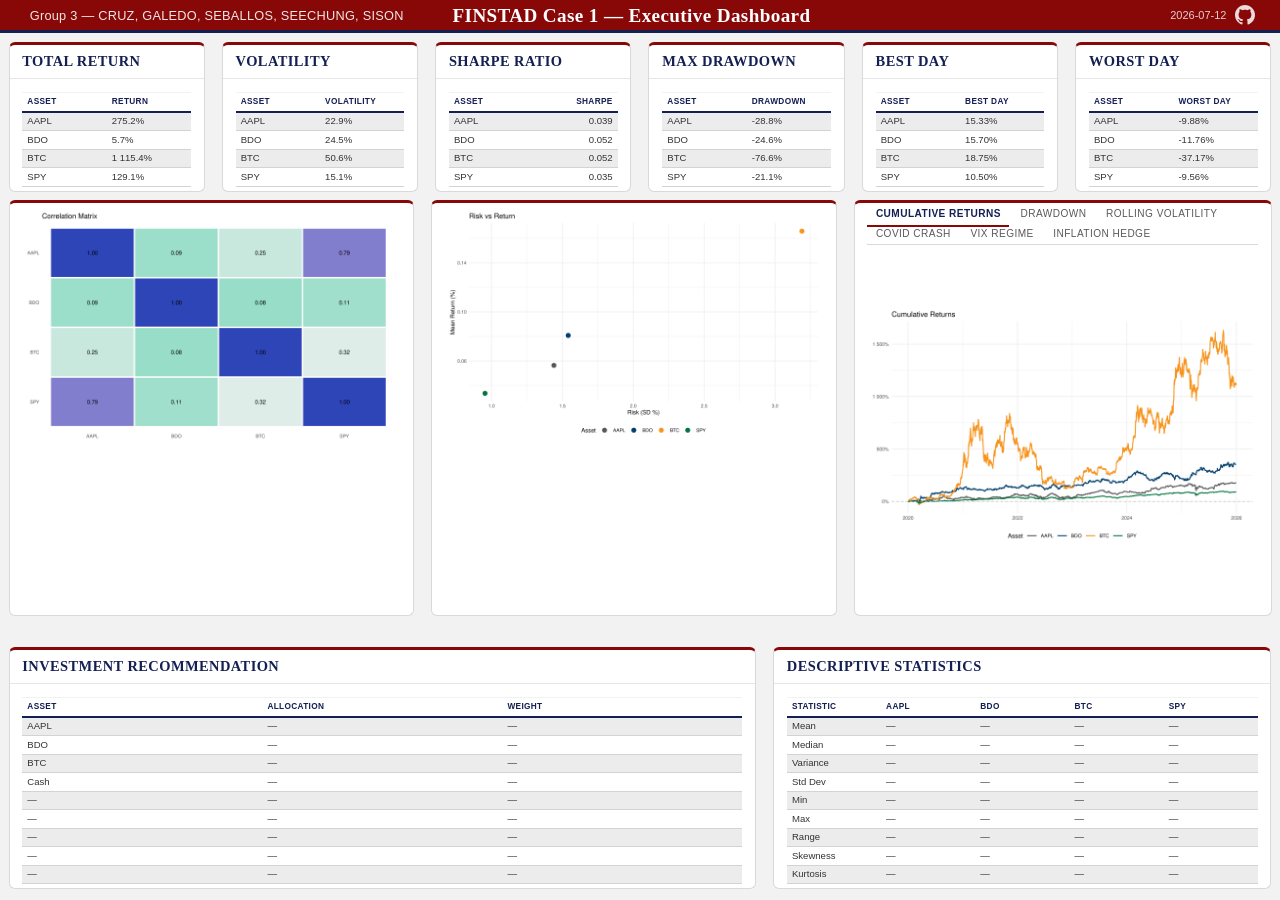
==== dashboard/index.html @ ec0422f2 "fix(dashboard): rename entry to index.html for Netlify compat, ignore .netlify state" ====
<!DOCTYPE html>
<html xmlns="http://www.w3.org/1999/xhtml" lang="en" xml:lang="en"><head>

<meta charset="utf-8">
<meta name="generator" content="quarto-1.9.38">

<meta name="viewport" content="width=device-width, initial-scale=1.0, user-scalable=yes">


<title>FINSTAD Case 1 — Executive Dashboard</title>
<style>
/* Default styles provided by pandoc.
** See https://pandoc.org/MANUAL.html#variables-for-html for config info.
*/
code{white-space: pre-wrap;}
span.smallcaps{font-variant: small-caps;}
div.columns{display: flex; gap: min(4vw, 1.5em);}
div.column{flex: auto; overflow-x: auto;}
div.hanging-indent{margin-left: 1.5em; text-indent: -1.5em;}
ul.task-list{list-style: none;}
ul.task-list li input[type="checkbox"] {
  width: 0.8em;
  margin: 0 0.8em 0.2em -1em; /* quarto-specific, see https://github.com/quarto-dev/quarto-cli/issues/4556 */ 
  vertical-align: middle;
}
</style>


<script src="edashboard_files/libs/clipboard/clipboard.min.js"></script>
<script src="edashboard_files/libs/quarto-html/quarto.js" type="module"></script>
<script src="edashboard_files/libs/quarto-html/tabsets/tabsets.js" type="module"></script>
<script src="edashboard_files/libs/quarto-html/popper.min.js"></script>
<script src="edashboard_files/libs/quarto-html/tippy.umd.min.js"></script>
<script src="edashboard_files/libs/quarto-html/anchor.min.js"></script>
<link href="edashboard_files/libs/quarto-html/tippy.css" rel="stylesheet">
<link href="edashboard_files/libs/quarto-html/quarto-syntax-highlighting-15634bcf2e68342d4ad2dfa704d543f6.css" rel="stylesheet" class="quarto-color-scheme" id="quarto-text-highlighting-styles">
<link href="edashboard_files/libs/quarto-html/quarto-syntax-highlighting-dark-0a6b7249c26820e032cb0bd839ff02b1.css" rel="stylesheet" class="quarto-color-scheme quarto-color-alternate" id="quarto-text-highlighting-styles">
<link href="edashboard_files/libs/quarto-html/quarto-syntax-highlighting-15634bcf2e68342d4ad2dfa704d543f6.css" rel="stylesheet" class="quarto-color-scheme-extra" id="quarto-text-highlighting-styles">
<script src="edashboard_files/libs/bootstrap/bootstrap.min.js"></script>
<link href="edashboard_files/libs/bootstrap/bootstrap-icons.css" rel="stylesheet">
<link href="edashboard_files/libs/bootstrap/bootstrap-6a298fde403041579a69b2204f21ed52.min.css" rel="stylesheet" append-hash="true" class="quarto-color-scheme" id="quarto-bootstrap" data-mode="light">
<link href="edashboard_files/libs/bootstrap/bootstrap-dark-6a298fde403041579a69b2204f21ed52.min.css" rel="stylesheet" append-hash="true" class="quarto-color-scheme quarto-color-alternate" id="quarto-bootstrap" data-mode="light">
<link href="edashboard_files/libs/bootstrap/bootstrap-6a298fde403041579a69b2204f21ed52.min.css" rel="stylesheet" append-hash="true" class="quarto-color-scheme-extra" id="quarto-bootstrap" data-mode="light">
<script src="edashboard_files/libs/quarto-dashboard/quarto-dashboard.js"></script>
<script src="edashboard_files/libs/quarto-dashboard/stickythead.js"></script>



<script src="edashboard_files/libs/quarto-dashboard/web-components.js" type="module"></script>
<script src="edashboard_files/libs/quarto-dashboard/components.js"></script>



<link rel="stylesheet" href="styles.css">
</head>

<body class="quarto-dashboard dashboard-fill fullcontent quarto-light">

<header id="quarto-dashboard-header">
<nav class="navbar navbar-expand-md slim" data-bs-theme="dark">
  <div class="navbar-container container-fluid">
    <button class="navbar-toggler hidden" type="button" data-bs-toggle="collapse" data-bs-target="#dashboard-collapse" aria-controls="dashboard-collapse" aria-expanded="false" aria-label="Toggle navigation">
      <span class="navbar-toggler-icon"></span>
    </button>    


    <div class="navbar-brand-container">


      <div class="navbar-title">
        <div class="navbar-title-text"><a href="#">FINSTAD Case 1 — Executive Dashboard</a></div>
        
        
      </div>
    </div>
</div>
</nav>
</header>
<div class="page-layout-custom quarto-dashboard-content bslib-gap-spacing html-fill-container bslib-page-fill">  

<div class="bslib-grid-item html-fill-item bslib-grid" data-layout="fill" style="display: grid; grid-template-rows: minmax(3em, 10fr) minmax(3em, 60fr) minmax(3em, 30fr); grid-auto-columns: minmax(0, 1fr);">
<div class="bslib-grid" style="display: grid; grid-template-columns: minmax(3em, 1fr) minmax(3em, 1fr) minmax(3em, 1fr) minmax(3em, 1fr) minmax(3em, 1fr) minmax(3em, 1fr);
grid-auto-rows: minmax(0, 1fr);">
<div class="card cell bslib-card html-fill-container" data-title="Total Return" data-bslib-card-init="" data-require-bs-caller="card()" data-full-screen="false">
<div class="card-header"><div class="card-title"><span style="display: inline">
Total Return
</span></div></div>
<div class="card-body html-fill-item html-fill-container">
<div class="cell-output-display html-fill-item html-fill-container">
<table class="table table-sm caption-top table-striped small">
<thead>
<tr class="header">
<th style="text-align: left;" data-quarto-table-cell-role="th">Asset</th>
<th style="text-align: left;" data-quarto-table-cell-role="th">Return</th>
</tr>
</thead>
<tbody>
<tr class="odd">
<td style="text-align: left;">AAPL</td>
<td style="text-align: left;">275.2%</td>
</tr>
<tr class="even">
<td style="text-align: left;">BDO</td>
<td style="text-align: left;">5.7%</td>
</tr>
<tr class="odd">
<td style="text-align: left;">BTC</td>
<td style="text-align: left;">1 115.4%</td>
</tr>
<tr class="even">
<td style="text-align: left;">SPY</td>
<td style="text-align: left;">129.1%</td>
</tr>
</tbody>
</table>
</div>
</div>
<bslib-tooltip placement="auto" bsoptions="[]" data-require-bs-version="5" data-require-bs-caller="tooltip()">
    <template>Expand</template>
    <span class="bslib-full-screen-enter badge rounded-pill">
        <svg xmlns="http://www.w3.org/2000/svg" viewbox="0 0 24 24" style="height:1em;width:1em;" aria-hidden="true" role="img"><path d="M20 5C20 4.4 19.6 4 19 4H13C12.4 4 12 3.6 12 3C12 2.4 12.4 2 13 2H21C21.6 2 22 2.4 22 3V11C22 11.6 21.6 12 21 12C20.4 12 20 11.6 20 11V5ZM4 19C4 19.6 4.4 20 5 20H11C11.6 20 12 20.4 12 21C12 21.6 11.6 22 11 22H3C2.4 22 2 21.6 2 21V13C2 12.4 2.4 12 3 12C3.6 12 4 12.4 4 13V19Z"></path></svg>
    </span>
</bslib-tooltip><script data-bslib-card-init="">bslib.Card.initializeAllCards();</script></div><div class="card cell bslib-card html-fill-container" data-title="Volatility" data-bslib-card-init="" data-require-bs-caller="card()" data-full-screen="false">
<div class="card-header"><div class="card-title"><span style="display: inline">
Volatility
</span></div></div>
<div class="card-body html-fill-item html-fill-container">
<div class="cell-output-display html-fill-item html-fill-container">
<table class="table table-sm caption-top table-striped small">
<thead>
<tr class="header">
<th style="text-align: left;" data-quarto-table-cell-role="th">Asset</th>
<th style="text-align: left;" data-quarto-table-cell-role="th">Volatility</th>
</tr>
</thead>
<tbody>
<tr class="odd">
<td style="text-align: left;">AAPL</td>
<td style="text-align: left;">22.9%</td>
</tr>
<tr class="even">
<td style="text-align: left;">BDO</td>
<td style="text-align: left;">24.5%</td>
</tr>
<tr class="odd">
<td style="text-align: left;">BTC</td>
<td style="text-align: left;">50.6%</td>
</tr>
<tr class="even">
<td style="text-align: left;">SPY</td>
<td style="text-align: left;">15.1%</td>
</tr>
</tbody>
</table>
</div>
</div>
<bslib-tooltip placement="auto" bsoptions="[]" data-require-bs-version="5" data-require-bs-caller="tooltip()">
    <template>Expand</template>
    <span class="bslib-full-screen-enter badge rounded-pill">
        <svg xmlns="http://www.w3.org/2000/svg" viewbox="0 0 24 24" style="height:1em;width:1em;" aria-hidden="true" role="img"><path d="M20 5C20 4.4 19.6 4 19 4H13C12.4 4 12 3.6 12 3C12 2.4 12.4 2 13 2H21C21.6 2 22 2.4 22 3V11C22 11.6 21.6 12 21 12C20.4 12 20 11.6 20 11V5ZM4 19C4 19.6 4.4 20 5 20H11C11.6 20 12 20.4 12 21C12 21.6 11.6 22 11 22H3C2.4 22 2 21.6 2 21V13C2 12.4 2.4 12 3 12C3.6 12 4 12.4 4 13V19Z"></path></svg>
    </span>
</bslib-tooltip><script data-bslib-card-init="">bslib.Card.initializeAllCards();</script></div><div class="card cell bslib-card html-fill-container" data-title="Sharpe Ratio" data-bslib-card-init="" data-require-bs-caller="card()" data-full-screen="false">
<div class="card-header"><div class="card-title"><span style="display: inline">
Sharpe Ratio
</span></div></div>
<div class="card-body html-fill-item html-fill-container">
<div class="cell-output-display html-fill-item html-fill-container">
<table class="table table-sm caption-top table-striped small">
<thead>
<tr class="header">
<th style="text-align: left;" data-quarto-table-cell-role="th">Asset</th>
<th style="text-align: right;" data-quarto-table-cell-role="th">Sharpe</th>
</tr>
</thead>
<tbody>
<tr class="odd">
<td style="text-align: left;">AAPL</td>
<td style="text-align: right;">0.039</td>
</tr>
<tr class="even">
<td style="text-align: left;">BDO</td>
<td style="text-align: right;">0.052</td>
</tr>
<tr class="odd">
<td style="text-align: left;">BTC</td>
<td style="text-align: right;">0.052</td>
</tr>
<tr class="even">
<td style="text-align: left;">SPY</td>
<td style="text-align: right;">0.035</td>
</tr>
</tbody>
</table>
</div>
</div>
<bslib-tooltip placement="auto" bsoptions="[]" data-require-bs-version="5" data-require-bs-caller="tooltip()">
    <template>Expand</template>
    <span class="bslib-full-screen-enter badge rounded-pill">
        <svg xmlns="http://www.w3.org/2000/svg" viewbox="0 0 24 24" style="height:1em;width:1em;" aria-hidden="true" role="img"><path d="M20 5C20 4.4 19.6 4 19 4H13C12.4 4 12 3.6 12 3C12 2.4 12.4 2 13 2H21C21.6 2 22 2.4 22 3V11C22 11.6 21.6 12 21 12C20.4 12 20 11.6 20 11V5ZM4 19C4 19.6 4.4 20 5 20H11C11.6 20 12 20.4 12 21C12 21.6 11.6 22 11 22H3C2.4 22 2 21.6 2 21V13C2 12.4 2.4 12 3 12C3.6 12 4 12.4 4 13V19Z"></path></svg>
    </span>
</bslib-tooltip><script data-bslib-card-init="">bslib.Card.initializeAllCards();</script></div><div class="card cell bslib-card html-fill-container" data-title="Max Drawdown" data-bslib-card-init="" data-require-bs-caller="card()" data-full-screen="false">
<div class="card-header"><div class="card-title"><span style="display: inline">
Max Drawdown
</span></div></div>
<div class="card-body html-fill-item html-fill-container">
<div class="cell-output-display html-fill-item html-fill-container">
<table class="table table-sm caption-top table-striped small">
<thead>
<tr class="header">
<th style="text-align: left;" data-quarto-table-cell-role="th">Asset</th>
<th style="text-align: left;" data-quarto-table-cell-role="th">Drawdown</th>
</tr>
</thead>
<tbody>
<tr class="odd">
<td style="text-align: left;">AAPL</td>
<td style="text-align: left;">-28.8%</td>
</tr>
<tr class="even">
<td style="text-align: left;">BDO</td>
<td style="text-align: left;">-24.6%</td>
</tr>
<tr class="odd">
<td style="text-align: left;">BTC</td>
<td style="text-align: left;">-76.6%</td>
</tr>
<tr class="even">
<td style="text-align: left;">SPY</td>
<td style="text-align: left;">-21.1%</td>
</tr>
</tbody>
</table>
</div>
</div>
<bslib-tooltip placement="auto" bsoptions="[]" data-require-bs-version="5" data-require-bs-caller="tooltip()">
    <template>Expand</template>
    <span class="bslib-full-screen-enter badge rounded-pill">
        <svg xmlns="http://www.w3.org/2000/svg" viewbox="0 0 24 24" style="height:1em;width:1em;" aria-hidden="true" role="img"><path d="M20 5C20 4.4 19.6 4 19 4H13C12.4 4 12 3.6 12 3C12 2.4 12.4 2 13 2H21C21.6 2 22 2.4 22 3V11C22 11.6 21.6 12 21 12C20.4 12 20 11.6 20 11V5ZM4 19C4 19.6 4.4 20 5 20H11C11.6 20 12 20.4 12 21C12 21.6 11.6 22 11 22H3C2.4 22 2 21.6 2 21V13C2 12.4 2.4 12 3 12C3.6 12 4 12.4 4 13V19Z"></path></svg>
    </span>
</bslib-tooltip><script data-bslib-card-init="">bslib.Card.initializeAllCards();</script></div><div class="card cell bslib-card html-fill-container" data-title="Best Day" data-bslib-card-init="" data-require-bs-caller="card()" data-full-screen="false">
<div class="card-header"><div class="card-title"><span style="display: inline">
Best Day
</span></div></div>
<div class="card-body html-fill-item html-fill-container">
<div class="cell-output-display html-fill-item html-fill-container">
<table class="table table-sm caption-top table-striped small">
<thead>
<tr class="header">
<th style="text-align: left;" data-quarto-table-cell-role="th">Asset</th>
<th style="text-align: left;" data-quarto-table-cell-role="th">Best Day</th>
</tr>
</thead>
<tbody>
<tr class="odd">
<td style="text-align: left;">AAPL</td>
<td style="text-align: left;">15.33%</td>
</tr>
<tr class="even">
<td style="text-align: left;">BDO</td>
<td style="text-align: left;">15.70%</td>
</tr>
<tr class="odd">
<td style="text-align: left;">BTC</td>
<td style="text-align: left;">18.75%</td>
</tr>
<tr class="even">
<td style="text-align: left;">SPY</td>
<td style="text-align: left;">10.50%</td>
</tr>
</tbody>
</table>
</div>
</div>
<bslib-tooltip placement="auto" bsoptions="[]" data-require-bs-version="5" data-require-bs-caller="tooltip()">
    <template>Expand</template>
    <span class="bslib-full-screen-enter badge rounded-pill">
        <svg xmlns="http://www.w3.org/2000/svg" viewbox="0 0 24 24" style="height:1em;width:1em;" aria-hidden="true" role="img"><path d="M20 5C20 4.4 19.6 4 19 4H13C12.4 4 12 3.6 12 3C12 2.4 12.4 2 13 2H21C21.6 2 22 2.4 22 3V11C22 11.6 21.6 12 21 12C20.4 12 20 11.6 20 11V5ZM4 19C4 19.6 4.4 20 5 20H11C11.6 20 12 20.4 12 21C12 21.6 11.6 22 11 22H3C2.4 22 2 21.6 2 21V13C2 12.4 2.4 12 3 12C3.6 12 4 12.4 4 13V19Z"></path></svg>
    </span>
</bslib-tooltip><script data-bslib-card-init="">bslib.Card.initializeAllCards();</script></div><div class="card cell bslib-card html-fill-container" data-title="Worst Day" data-bslib-card-init="" data-require-bs-caller="card()" data-full-screen="false">
<div class="card-header"><div class="card-title"><span style="display: inline">
Worst Day
</span></div></div>
<div class="card-body html-fill-item html-fill-container">
<div class="cell-output-display html-fill-item html-fill-container">
<table class="table table-sm caption-top table-striped small">
<thead>
<tr class="header">
<th style="text-align: left;" data-quarto-table-cell-role="th">Asset</th>
<th style="text-align: left;" data-quarto-table-cell-role="th">Worst Day</th>
</tr>
</thead>
<tbody>
<tr class="odd">
<td style="text-align: left;">AAPL</td>
<td style="text-align: left;">-9.88%</td>
</tr>
<tr class="even">
<td style="text-align: left;">BDO</td>
<td style="text-align: left;">-11.76%</td>
</tr>
<tr class="odd">
<td style="text-align: left;">BTC</td>
<td style="text-align: left;">-37.17%</td>
</tr>
<tr class="even">
<td style="text-align: left;">SPY</td>
<td style="text-align: left;">-9.56%</td>
</tr>
</tbody>
</table>
</div>
</div>
<bslib-tooltip placement="auto" bsoptions="[]" data-require-bs-version="5" data-require-bs-caller="tooltip()">
    <template>Expand</template>
    <span class="bslib-full-screen-enter badge rounded-pill">
        <svg xmlns="http://www.w3.org/2000/svg" viewbox="0 0 24 24" style="height:1em;width:1em;" aria-hidden="true" role="img"><path d="M20 5C20 4.4 19.6 4 19 4H13C12.4 4 12 3.6 12 3C12 2.4 12.4 2 13 2H21C21.6 2 22 2.4 22 3V11C22 11.6 21.6 12 21 12C20.4 12 20 11.6 20 11V5ZM4 19C4 19.6 4.4 20 5 20H11C11.6 20 12 20.4 12 21C12 21.6 11.6 22 11 22H3C2.4 22 2 21.6 2 21V13C2 12.4 2.4 12 3 12C3.6 12 4 12.4 4 13V19Z"></path></svg>
    </span>
</bslib-tooltip><script data-bslib-card-init="">bslib.Card.initializeAllCards();</script></div>
</div>
<div class="bslib-grid" style="display: grid; grid-template-columns: minmax(3em, 33fr) minmax(3em, 33fr) minmax(3em, 34fr);
grid-auto-rows: minmax(0, 1fr);">
<div class="bslib-grid" style="display: grid; grid-template-rows: minmax(3em, 1fr); grid-auto-columns: minmax(0, 1fr);">
<div class="card cell bslib-card html-fill-container" data-bslib-card-init="" data-require-bs-caller="card()" data-full-screen="false">
<div class="card-body html-fill-item html-fill-container">
<div class="cell-output-display html-fill-item html-fill-container">
<img src="edashboard_files/figure-html/correlation-heatmap-1.png" class="img-fluid quarto-dashboard-img-contain">
</div>
</div>
<bslib-tooltip placement="auto" bsoptions="[]" data-require-bs-version="5" data-require-bs-caller="tooltip()">
    <template>Expand</template>
    <span class="bslib-full-screen-enter badge rounded-pill">
        <svg xmlns="http://www.w3.org/2000/svg" viewbox="0 0 24 24" style="height:1em;width:1em;" aria-hidden="true" role="img"><path d="M20 5C20 4.4 19.6 4 19 4H13C12.4 4 12 3.6 12 3C12 2.4 12.4 2 13 2H21C21.6 2 22 2.4 22 3V11C22 11.6 21.6 12 21 12C20.4 12 20 11.6 20 11V5ZM4 19C4 19.6 4.4 20 5 20H11C11.6 20 12 20.4 12 21C12 21.6 11.6 22 11 22H3C2.4 22 2 21.6 2 21V13C2 12.4 2.4 12 3 12C3.6 12 4 12.4 4 13V19Z"></path></svg>
    </span>
</bslib-tooltip><script data-bslib-card-init="">bslib.Card.initializeAllCards();</script></div>
</div><div class="bslib-grid" style="display: grid; grid-template-rows: minmax(3em, 1fr); grid-auto-columns: minmax(0, 1fr);">
<div class="card cell bslib-card html-fill-container" data-bslib-card-init="" data-require-bs-caller="card()" data-full-screen="false">
<div class="card-body html-fill-item html-fill-container">
<div class="cell-output-display html-fill-item html-fill-container">
<img src="edashboard_files/figure-html/risk-return-1.png" class="img-fluid quarto-dashboard-img-contain">
</div>
</div>
<bslib-tooltip placement="auto" bsoptions="[]" data-require-bs-version="5" data-require-bs-caller="tooltip()">
    <template>Expand</template>
    <span class="bslib-full-screen-enter badge rounded-pill">
        <svg xmlns="http://www.w3.org/2000/svg" viewbox="0 0 24 24" style="height:1em;width:1em;" aria-hidden="true" role="img"><path d="M20 5C20 4.4 19.6 4 19 4H13C12.4 4 12 3.6 12 3C12 2.4 12.4 2 13 2H21C21.6 2 22 2.4 22 3V11C22 11.6 21.6 12 21 12C20.4 12 20 11.6 20 11V5ZM4 19C4 19.6 4.4 20 5 20H11C11.6 20 12 20.4 12 21C12 21.6 11.6 22 11 22H3C2.4 22 2 21.6 2 21V13C2 12.4 2.4 12 3 12C3.6 12 4 12.4 4 13V19Z"></path></svg>
    </span>
</bslib-tooltip><script data-bslib-card-init="">bslib.Card.initializeAllCards();</script></div>
</div><div class="card tabset bslib-card html-fill-container" data-bslib-card-init="" data-require-bs-caller="card()" data-full-screen="false">
<div class="card-header dashboard-card-no-title bslib-navs-card-title">

<ul class="nav nav-tabs card-header-tabs" role="tablist" data-tabsetid="card-tabset-9"><li class="nav-item" role="presentation"><a href="#card-tabset-9-1" role="tab" data-toggle="tab" data-bs-toggle="tab" data-value="Cumulative Returns" aria-selected="true" class="nav-link active">Cumulative Returns</a></li><li class="nav-item" role="presentation"><a href="#card-tabset-9-2" role="tab" data-toggle="tab" data-bs-toggle="tab" data-value="Drawdown" aria-selected="false" class="nav-link">Drawdown</a></li><li class="nav-item" role="presentation"><a href="#card-tabset-9-3" role="tab" data-toggle="tab" data-bs-toggle="tab" data-value="Rolling Volatility" aria-selected="false" class="nav-link">Rolling Volatility</a></li><li class="nav-item" role="presentation"><a href="#card-tabset-9-4" role="tab" data-toggle="tab" data-bs-toggle="tab" data-value="COVID Crash" aria-selected="false" class="nav-link">COVID Crash</a></li><li class="nav-item" role="presentation"><a href="#card-tabset-9-5" role="tab" data-toggle="tab" data-bs-toggle="tab" data-value="VIX Regime" aria-selected="false" class="nav-link">VIX Regime</a></li><li class="nav-item" role="presentation"><a href="#card-tabset-9-6" role="tab" data-toggle="tab" data-bs-toggle="tab" data-value="Inflation Hedge" aria-selected="false" class="nav-link">Inflation Hedge</a></li></ul></div>






<div class="tab-content html-fill-item html-fill-container" data-tabset-id="card-tabset-9"><div class="tab-pane active show html-fill-item html-fill-container" role="tabpanel" id="card-tabset-9-1"><div class="card-body html-fill-item html-fill-container" data-title="Cumulative Returns">
<div class="cell-output-display html-fill-item html-fill-container">
<img src="edashboard_files/figure-html/cumulative-returns-1.png" class="img-fluid quarto-dashboard-img-contain">
</div>
</div></div><div class="tab-pane html-fill-item html-fill-container" role="tabpanel" id="card-tabset-9-2"><div class="card-body html-fill-item html-fill-container" data-title="Drawdown">
<div class="cell-output-display html-fill-item html-fill-container">
<img src="edashboard_files/figure-html/drawdown-1.png" class="img-fluid quarto-dashboard-img-contain">
</div>
</div></div><div class="tab-pane html-fill-item html-fill-container" role="tabpanel" id="card-tabset-9-3"><div class="card-body html-fill-item html-fill-container" data-title="Rolling Volatility">
<div class="cell-output-display html-fill-item html-fill-container">
<img src="edashboard_files/figure-html/rolling-vol-1.png" class="img-fluid quarto-dashboard-img-contain">
</div>
</div></div><div class="tab-pane html-fill-item html-fill-container" role="tabpanel" id="card-tabset-9-4"><div class="card-body html-fill-item html-fill-container" data-title="COVID Crash">
<div class="cell-output-display html-fill-item html-fill-container">
<img src="edashboard_files/figure-html/covid-crash-1.png" class="img-fluid quarto-dashboard-img-contain">
</div>
</div></div><div class="tab-pane html-fill-item html-fill-container" role="tabpanel" id="card-tabset-9-5"><div class="card-body html-fill-item html-fill-container" data-title="VIX Regime">
<div class="cell-output-display html-fill-item html-fill-container">
<img src="edashboard_files/figure-html/vix-regime-1.png" class="img-fluid quarto-dashboard-img-contain">
</div>
</div></div><div class="tab-pane html-fill-item html-fill-container" role="tabpanel" id="card-tabset-9-6"><div class="card-body html-fill-item html-fill-container" data-title="Inflation Hedge">
<div class="cell-output-display html-fill-item html-fill-container">
<img src="edashboard_files/figure-html/inflation-hedge-1.png" class="img-fluid quarto-dashboard-img-contain">
</div>
</div></div></div><bslib-tooltip placement="auto" bsoptions="[]" data-require-bs-version="5" data-require-bs-caller="tooltip()">
    <template>Expand</template>
    <span class="bslib-full-screen-enter badge rounded-pill">
        <svg xmlns="http://www.w3.org/2000/svg" viewbox="0 0 24 24" style="height:1em;width:1em;" aria-hidden="true" role="img"><path d="M20 5C20 4.4 19.6 4 19 4H13C12.4 4 12 3.6 12 3C12 2.4 12.4 2 13 2H21C21.6 2 22 2.4 22 3V11C22 11.6 21.6 12 21 12C20.4 12 20 11.6 20 11V5ZM4 19C4 19.6 4.4 20 5 20H11C11.6 20 12 20.4 12 21C12 21.6 11.6 22 11 22H3C2.4 22 2 21.6 2 21V13C2 12.4 2.4 12 3 12C3.6 12 4 12.4 4 13V19Z"></path></svg>
    </span>
</bslib-tooltip><script data-bslib-card-init="">bslib.Card.initializeAllCards();</script></div>
</div>
<div class="bslib-grid" style="display: grid; grid-template-columns: minmax(3em, 60fr) minmax(3em, 40fr);
grid-auto-rows: minmax(0, 1fr);">
<div class="bslib-grid" style="display: grid; grid-template-rows: minmax(3em, 1fr); grid-auto-columns: minmax(0, 1fr);">
<div class="card cell bslib-card html-fill-container" data-title="Investment Recommendation" data-bslib-card-init="" data-require-bs-caller="card()" data-full-screen="false">
<div class="card-header"><div class="card-title"><span style="display: inline">
Investment Recommendation
</span></div></div>
<div class="card-body html-fill-item html-fill-container">
<div class="cell-output-display html-fill-item html-fill-container">
<table class="table table-sm caption-top table-striped small">
<thead>
<tr class="header">
<th style="text-align: left;" data-quarto-table-cell-role="th">Asset</th>
<th style="text-align: left;" data-quarto-table-cell-role="th">Allocation</th>
<th style="text-align: left;" data-quarto-table-cell-role="th">Weight</th>
</tr>
</thead>
<tbody>
<tr class="odd">
<td style="text-align: left;">AAPL</td>
<td style="text-align: left;">—</td>
<td style="text-align: left;">—</td>
</tr>
<tr class="even">
<td style="text-align: left;">BDO</td>
<td style="text-align: left;">—</td>
<td style="text-align: left;">—</td>
</tr>
<tr class="odd">
<td style="text-align: left;">BTC</td>
<td style="text-align: left;">—</td>
<td style="text-align: left;">—</td>
</tr>
<tr class="even">
<td style="text-align: left;">Cash</td>
<td style="text-align: left;">—</td>
<td style="text-align: left;">—</td>
</tr>
<tr class="odd">
<td style="text-align: left;">—</td>
<td style="text-align: left;">—</td>
<td style="text-align: left;">—</td>
</tr>
<tr class="even">
<td style="text-align: left;">—</td>
<td style="text-align: left;">—</td>
<td style="text-align: left;">—</td>
</tr>
<tr class="odd">
<td style="text-align: left;">—</td>
<td style="text-align: left;">—</td>
<td style="text-align: left;">—</td>
</tr>
<tr class="even">
<td style="text-align: left;">—</td>
<td style="text-align: left;">—</td>
<td style="text-align: left;">—</td>
</tr>
<tr class="odd">
<td style="text-align: left;">—</td>
<td style="text-align: left;">—</td>
<td style="text-align: left;">—</td>
</tr>
</tbody>
</table>
</div>
</div>
<bslib-tooltip placement="auto" bsoptions="[]" data-require-bs-version="5" data-require-bs-caller="tooltip()">
    <template>Expand</template>
    <span class="bslib-full-screen-enter badge rounded-pill">
        <svg xmlns="http://www.w3.org/2000/svg" viewbox="0 0 24 24" style="height:1em;width:1em;" aria-hidden="true" role="img"><path d="M20 5C20 4.4 19.6 4 19 4H13C12.4 4 12 3.6 12 3C12 2.4 12.4 2 13 2H21C21.6 2 22 2.4 22 3V11C22 11.6 21.6 12 21 12C20.4 12 20 11.6 20 11V5ZM4 19C4 19.6 4.4 20 5 20H11C11.6 20 12 20.4 12 21C12 21.6 11.6 22 11 22H3C2.4 22 2 21.6 2 21V13C2 12.4 2.4 12 3 12C3.6 12 4 12.4 4 13V19Z"></path></svg>
    </span>
</bslib-tooltip><script data-bslib-card-init="">bslib.Card.initializeAllCards();</script></div>
</div><div class="bslib-grid" style="display: grid; grid-template-rows: minmax(3em, 1fr); grid-auto-columns: minmax(0, 1fr);">
<div class="card cell bslib-card html-fill-container" data-title="Descriptive Statistics" data-bslib-card-init="" data-require-bs-caller="card()" data-full-screen="false">
<div class="card-header"><div class="card-title"><span style="display: inline">
Descriptive Statistics
</span></div></div>
<div class="card-body html-fill-item html-fill-container">
<div class="cell-output-display html-fill-item html-fill-container">
<table class="table table-sm caption-top table-striped small">
<thead>
<tr class="header">
<th style="text-align: left;" data-quarto-table-cell-role="th">Statistic</th>
<th style="text-align: left;" data-quarto-table-cell-role="th">AAPL</th>
<th style="text-align: left;" data-quarto-table-cell-role="th">BDO</th>
<th style="text-align: left;" data-quarto-table-cell-role="th">BTC</th>
<th style="text-align: left;" data-quarto-table-cell-role="th">SPY</th>
</tr>
</thead>
<tbody>
<tr class="odd">
<td style="text-align: left;">Mean</td>
<td style="text-align: left;">—</td>
<td style="text-align: left;">—</td>
<td style="text-align: left;">—</td>
<td style="text-align: left;">—</td>
</tr>
<tr class="even">
<td style="text-align: left;">Median</td>
<td style="text-align: left;">—</td>
<td style="text-align: left;">—</td>
<td style="text-align: left;">—</td>
<td style="text-align: left;">—</td>
</tr>
<tr class="odd">
<td style="text-align: left;">Variance</td>
<td style="text-align: left;">—</td>
<td style="text-align: left;">—</td>
<td style="text-align: left;">—</td>
<td style="text-align: left;">—</td>
</tr>
<tr class="even">
<td style="text-align: left;">Std Dev</td>
<td style="text-align: left;">—</td>
<td style="text-align: left;">—</td>
<td style="text-align: left;">—</td>
<td style="text-align: left;">—</td>
</tr>
<tr class="odd">
<td style="text-align: left;">Min</td>
<td style="text-align: left;">—</td>
<td style="text-align: left;">—</td>
<td style="text-align: left;">—</td>
<td style="text-align: left;">—</td>
</tr>
<tr class="even">
<td style="text-align: left;">Max</td>
<td style="text-align: left;">—</td>
<td style="text-align: left;">—</td>
<td style="text-align: left;">—</td>
<td style="text-align: left;">—</td>
</tr>
<tr class="odd">
<td style="text-align: left;">Range</td>
<td style="text-align: left;">—</td>
<td style="text-align: left;">—</td>
<td style="text-align: left;">—</td>
<td style="text-align: left;">—</td>
</tr>
<tr class="even">
<td style="text-align: left;">Skewness</td>
<td style="text-align: left;">—</td>
<td style="text-align: left;">—</td>
<td style="text-align: left;">—</td>
<td style="text-align: left;">—</td>
</tr>
<tr class="odd">
<td style="text-align: left;">Kurtosis</td>
<td style="text-align: left;">—</td>
<td style="text-align: left;">—</td>
<td style="text-align: left;">—</td>
<td style="text-align: left;">—</td>
</tr>
</tbody>
</table>
</div>
</div>
<bslib-tooltip placement="auto" bsoptions="[]" data-require-bs-version="5" data-require-bs-caller="tooltip()">
    <template>Expand</template>
    <span class="bslib-full-screen-enter badge rounded-pill">
        <svg xmlns="http://www.w3.org/2000/svg" viewbox="0 0 24 24" style="height:1em;width:1em;" aria-hidden="true" role="img"><path d="M20 5C20 4.4 19.6 4 19 4H13C12.4 4 12 3.6 12 3C12 2.4 12.4 2 13 2H21C21.6 2 22 2.4 22 3V11C22 11.6 21.6 12 21 12C20.4 12 20 11.6 20 11V5ZM4 19C4 19.6 4.4 20 5 20H11C11.6 20 12 20.4 12 21C12 21.6 11.6 22 11 22H3C2.4 22 2 21.6 2 21V13C2 12.4 2.4 12 3 12C3.6 12 4 12.4 4 13V19Z"></path></svg>
    </span>
</bslib-tooltip><script data-bslib-card-init="">bslib.Card.initializeAllCards();</script></div>
<div id="3ade8a4a-fb1d-4a6c-8409-ac45482d5fc9" class="hidden">

</div>
</div>
</div>
</div>


<script id="quarto-html-after-body" type="application/javascript">
  window.document.addEventListener("DOMContentLoaded", function (event) {
    const icon = "";
    const anchorJS = new window.AnchorJS();
    anchorJS.options = {
      placement: 'right',
      icon: icon
    };
    anchorJS.add('.anchored');
    const isCodeAnnotation = (el) => {
      for (const clz of el.classList) {
        if (clz.startsWith('code-annotation-')) {                     
          return true;
        }
      }
      return false;
    }
    const onCopySuccess = function(e) {
      // button target
      const button = e.trigger;
      // don't keep focus
      button.blur();
      // flash "checked"
      button.classList.add('code-copy-button-checked');
      var currentTitle = button.getAttribute("title");
      button.setAttribute("title", "Copied!");
      let tooltip;
      if (window.bootstrap) {
        button.setAttribute("data-bs-toggle", "tooltip");
        button.setAttribute("data-bs-placement", "left");
        button.setAttribute("data-bs-title", "Copied!");
        tooltip = new bootstrap.Tooltip(button, 
          { trigger: "manual", 
            customClass: "code-copy-button-tooltip",
            offset: [0, -8]});
        tooltip.show();    
      }
      setTimeout(function() {
        if (tooltip) {
          tooltip.hide();
          button.removeAttribute("data-bs-title");
          button.removeAttribute("data-bs-toggle");
          button.removeAttribute("data-bs-placement");
        }
        button.setAttribute("title", currentTitle);
        button.classList.remove('code-copy-button-checked');
      }, 1000);
      // clear code selection
      e.clearSelection();
    }
    const getTextToCopy = function(trigger) {
      const outerScaffold = trigger.parentElement.cloneNode(true);
      const codeEl = outerScaffold.querySelector('code');
      for (const childEl of codeEl.children) {
        if (isCodeAnnotation(childEl)) {
          childEl.remove();
        }
      }
      return codeEl.innerText;
    }
    const clipboard = new window.ClipboardJS('.code-copy-button:not([data-in-quarto-modal])', {
      text: getTextToCopy
    });
    clipboard.on('success', onCopySuccess);
    if (window.document.getElementById('quarto-embedded-source-code-modal')) {
      const clipboardModal = new window.ClipboardJS('.code-copy-button[data-in-quarto-modal]', {
        text: getTextToCopy,
        container: window.document.getElementById('quarto-embedded-source-code-modal')
      });
      clipboardModal.on('success', onCopySuccess);
    }
      var localhostRegex = new RegExp(/^(?:http|https):\/\/localhost\:?[0-9]*\//);
      var mailtoRegex = new RegExp(/^mailto:/);
        var filterRegex = new RegExp('/' + window.location.host + '/');
      var isInternal = (href) => {
          return filterRegex.test(href) || localhostRegex.test(href) || mailtoRegex.test(href);
      }
      // Inspect non-navigation links and adorn them if external
     var links = window.document.querySelectorAll('a[href]:not(.nav-link):not(.navbar-brand):not(.toc-action):not(.sidebar-link):not(.sidebar-item-toggle):not(.pagination-link):not(.no-external):not([aria-hidden]):not(.dropdown-item):not(.quarto-navigation-tool):not(.about-link)');
      for (var i=0; i<links.length; i++) {
        const link = links[i];
        if (!isInternal(link.href)) {
          // undo the damage that might have been done by quarto-nav.js in the case of
          // links that we want to consider external
          if (link.dataset.originalHref !== undefined) {
            link.href = link.dataset.originalHref;
          }
        }
      }
    function tippyHover(el, contentFn, onTriggerFn, onUntriggerFn) {
      const config = {
        allowHTML: true,
        maxWidth: 500,
        delay: 100,
        arrow: false,
        appendTo: function(el) {
            return el.parentElement;
        },
        interactive: true,
        interactiveBorder: 10,
        theme: 'quarto',
        placement: 'bottom-start',
      };
      if (contentFn) {
        config.content = contentFn;
      }
      if (onTriggerFn) {
        config.onTrigger = onTriggerFn;
      }
      if (onUntriggerFn) {
        config.onUntrigger = onUntriggerFn;
      }
      window.tippy(el, config); 
    }
    const noterefs = window.document.querySelectorAll('a[role="doc-noteref"]');
    for (var i=0; i<noterefs.length; i++) {
      const ref = noterefs[i];
      tippyHover(ref, function() {
        // use id or data attribute instead here
        let href = ref.getAttribute('data-footnote-href') || ref.getAttribute('href');
        try { href = new URL(href).hash; } catch {}
        const id = href.replace(/^#\/?/, "");
        const note = window.document.getElementById(id);
        if (note) {
          return note.innerHTML;
        } else {
          return "";
        }
      });
    }
    const xrefs = window.document.querySelectorAll('a.quarto-xref');
    const processXRef = (id, note) => {
      // Strip column container classes
      const stripColumnClz = (el) => {
        el.classList.remove("page-full", "page-columns");
        if (el.children) {
          for (const child of el.children) {
            stripColumnClz(child);
          }
        }
      }
      stripColumnClz(note)
      if (id === null || id.startsWith('sec-')) {
        // Special case sections, only their first couple elements
        const container = document.createElement("div");
        if (note.children && note.children.length > 2) {
          container.appendChild(note.children[0].cloneNode(true));
          for (let i = 1; i < note.children.length; i++) {
            const child = note.children[i];
            if (child.tagName === "P" && child.innerText === "") {
              continue;
            } else {
              container.appendChild(child.cloneNode(true));
              break;
            }
          }
          if (window.Quarto?.typesetMath) {
            window.Quarto.typesetMath(container);
          }
          return container.innerHTML
        } else {
          if (window.Quarto?.typesetMath) {
            window.Quarto.typesetMath(note);
          }
          return note.innerHTML;
        }
      } else {
        // Remove any anchor links if they are present
        const anchorLink = note.querySelector('a.anchorjs-link');
        if (anchorLink) {
          anchorLink.remove();
        }
        if (window.Quarto?.typesetMath) {
          window.Quarto.typesetMath(note);
        }
        if (note.classList.contains("callout")) {
          return note.outerHTML;
        } else {
          return note.innerHTML;
        }
      }
    }
    for (var i=0; i<xrefs.length; i++) {
      const xref = xrefs[i];
      tippyHover(xref, undefined, function(instance) {
        instance.disable();
        let url = xref.getAttribute('href');
        let hash = undefined; 
        if (url.startsWith('#')) {
          hash = url;
        } else {
          try { hash = new URL(url).hash; } catch {}
        }
        if (hash) {
          const id = hash.replace(/^#\/?/, "");
          const note = window.document.getElementById(id);
          if (note !== null) {
            try {
              const html = processXRef(id, note.cloneNode(true));
              instance.setContent(html);
            } finally {
              instance.enable();
              instance.show();
            }
          } else {
            // See if we can fetch this
            fetch(url.split('#')[0])
            .then(res => res.text())
            .then(html => {
              const parser = new DOMParser();
              const htmlDoc = parser.parseFromString(html, "text/html");
              const note = htmlDoc.getElementById(id);
              if (note !== null) {
                const html = processXRef(id, note);
                instance.setContent(html);
              } 
            }).finally(() => {
              instance.enable();
              instance.show();
            });
          }
        } else {
          // See if we can fetch a full url (with no hash to target)
          // This is a special case and we should probably do some content thinning / targeting
          fetch(url)
          .then(res => res.text())
          .then(html => {
            const parser = new DOMParser();
            const htmlDoc = parser.parseFromString(html, "text/html");
            const note = htmlDoc.querySelector('main.content');
            if (note !== null) {
              // This should only happen for chapter cross references
              // (since there is no id in the URL)
              // remove the first header
              if (note.children.length > 0 && note.children[0].tagName === "HEADER") {
                note.children[0].remove();
              }
              const html = processXRef(null, note);
              instance.setContent(html);
            } 
          }).finally(() => {
            instance.enable();
            instance.show();
          });
        }
      }, function(instance) {
      });
    }
        let selectedAnnoteEl;
        const selectorForAnnotation = ( cell, annotation) => {
          let cellAttr = 'data-code-cell="' + cell + '"';
          let lineAttr = 'data-code-annotation="' +  annotation + '"';
          const selector = 'span[' + cellAttr + '][' + lineAttr + ']';
          return selector;
        }
        const selectCodeLines = (annoteEl) => {
          const doc = window.document;
          const targetCell = annoteEl.getAttribute("data-target-cell");
          const targetAnnotation = annoteEl.getAttribute("data-target-annotation");
          const annoteSpan = window.document.querySelector(selectorForAnnotation(targetCell, targetAnnotation));
          const lines = annoteSpan.getAttribute("data-code-lines").split(",");
          const lineIds = lines.map((line) => {
            return targetCell + "-" + line;
          })
          let top = null;
          let height = null;
          let parent = null;
          if (lineIds.length > 0) {
              //compute the position of the single el (top and bottom and make a div)
              const el = window.document.getElementById(lineIds[0]);
              top = el.offsetTop;
              height = el.offsetHeight;
              parent = el.parentElement.parentElement;
            if (lineIds.length > 1) {
              const lastEl = window.document.getElementById(lineIds[lineIds.length - 1]);
              const bottom = lastEl.offsetTop + lastEl.offsetHeight;
              height = bottom - top;
            }
            if (top !== null && height !== null && parent !== null) {
              // cook up a div (if necessary) and position it 
              let div = window.document.getElementById("code-annotation-line-highlight");
              if (div === null) {
                div = window.document.createElement("div");
                div.setAttribute("id", "code-annotation-line-highlight");
                div.style.position = 'absolute';
                parent.appendChild(div);
              }
              div.style.top = top - 2 + "px";
              div.style.height = height + 4 + "px";
              div.style.left = 0;
              let gutterDiv = window.document.getElementById("code-annotation-line-highlight-gutter");
              if (gutterDiv === null) {
                gutterDiv = window.document.createElement("div");
                gutterDiv.setAttribute("id", "code-annotation-line-highlight-gutter");
                gutterDiv.style.position = 'absolute';
                const codeCell = window.document.getElementById(targetCell);
                const gutter = codeCell.querySelector('.code-annotation-gutter');
                gutter.appendChild(gutterDiv);
              }
              gutterDiv.style.top = top - 2 + "px";
              gutterDiv.style.height = height + 4 + "px";
            }
            selectedAnnoteEl = annoteEl;
          }
        };
        const unselectCodeLines = () => {
          const elementsIds = ["code-annotation-line-highlight", "code-annotation-line-highlight-gutter"];
          elementsIds.forEach((elId) => {
            const div = window.document.getElementById(elId);
            if (div) {
              div.remove();
            }
          });
          selectedAnnoteEl = undefined;
        };
          // Handle positioning of the toggle
      window.addEventListener(
        "resize",
        throttle(() => {
          elRect = undefined;
          if (selectedAnnoteEl) {
            selectCodeLines(selectedAnnoteEl);
          }
        }, 10)
      );
      function throttle(fn, ms) {
      let throttle = false;
      let timer;
        return (...args) => {
          if(!throttle) { // first call gets through
              fn.apply(this, args);
              throttle = true;
          } else { // all the others get throttled
              if(timer) clearTimeout(timer); // cancel #2
              timer = setTimeout(() => {
                fn.apply(this, args);
                timer = throttle = false;
              }, ms);
          }
        };
      }
        // Attach click handler to the DT
        const annoteDls = window.document.querySelectorAll('dt[data-target-cell]');
        for (const annoteDlNode of annoteDls) {
          annoteDlNode.addEventListener('click', (event) => {
            const clickedEl = event.target;
            if (clickedEl !== selectedAnnoteEl) {
              unselectCodeLines();
              const activeEl = window.document.querySelector('dt[data-target-cell].code-annotation-active');
              if (activeEl) {
                activeEl.classList.remove('code-annotation-active');
              }
              selectCodeLines(clickedEl);
              clickedEl.classList.add('code-annotation-active');
            } else {
              // Unselect the line
              unselectCodeLines();
              clickedEl.classList.remove('code-annotation-active');
            }
          });
        }
    const findCites = (el) => {
      const parentEl = el.parentElement;
      if (parentEl) {
        const cites = parentEl.dataset.cites;
        if (cites) {
          return {
            el,
            cites: cites.split(' ')
          };
        } else {
          return findCites(el.parentElement)
        }
      } else {
        return undefined;
      }
    };
    var bibliorefs = window.document.querySelectorAll('a[role="doc-biblioref"]');
    for (var i=0; i<bibliorefs.length; i++) {
      const ref = bibliorefs[i];
      const citeInfo = findCites(ref);
      if (citeInfo) {
        tippyHover(citeInfo.el, function() {
          var popup = window.document.createElement('div');
          citeInfo.cites.forEach(function(cite) {
            var citeDiv = window.document.createElement('div');
            citeDiv.classList.add('hanging-indent');
            citeDiv.classList.add('csl-entry');
            var biblioDiv = window.document.getElementById('ref-' + cite);
            if (biblioDiv) {
              citeDiv.innerHTML = biblioDiv.innerHTML;
            }
            popup.appendChild(citeDiv);
          });
          return popup.innerHTML;
        });
      }
    }
  });
  </script>
</div> <!-- /container fluid -->
<script>
(function() {
  var nav = document.querySelector('.navbar-container');
  if (!nav) return;
  var left = document.createElement('div');
  left.className = 'navbar-left-group';
  left.textContent = 'Group 3 — CRUZ, GALEDO, SEBALLOS, SEECHUNG, SISON';
  nav.insertBefore(left, nav.children[1]);
  var right = document.createElement('div');
  right.style.cssText = 'margin-left:auto;display:flex;align-items:center;gap:8px;';
  var ds = document.createElement('span');
  ds.style.cssText = 'font-size:11px;color:#fff;opacity:.8;font-family:sans-serif;';
  ds.textContent = '2026-07-12';
  right.appendChild(ds);
  var a = document.createElement('a');
  a.href = 'https://github.com/sakudiff/FINSTAD-Case-1.git';
  a.target = '_blank';
  a.rel = 'noopener';
  a.style.cssText = 'display:flex;color:#fff;opacity:.85;';
  a.innerHTML = '<svg width="20" height="20" viewBox="0 0 24 24" fill="currentColor"><path d="M12 0C5.37 0 0 5.37 0 12c0 5.3 3.44 9.8 8.2 11.39.6.11.8-.26.8-.58v-2.23c-3.33.73-4.03-1.42-4.03-1.42-.55-1.38-1.36-1.75-1.36-1.75-1.1-.74.09-.73.09-.73 1.2.09 1.84 1.24 1.84 1.24 1.07 1.83 2.8 1.3 3.49 1 .11-.78.42-1.3.76-1.6-2.66-.3-5.47-1.33-5.47-5.93 0-1.31.47-2.38 1.24-3.22-.13-.3-.54-1.52.12-3.18 0 0 1-.32 3.3 1.23.96-.27 1.98-.4 3-.4s2.05.13 3 .4c2.3-1.55 3.3-1.23 3.3-1.23.66 1.66.25 2.88.12 3.18.77.84 1.23 1.91 1.23 3.22 0 4.6-2.8 5.63-5.48 5.92.43.37.82 1.1.82 2.22v3.3c0 .32.19.7.8.57C20.57 21.8 24 17.3 24 12 24 5.37 18.63 0 12 0z"/></svg>';
  right.appendChild(a);
  nav.appendChild(right);
})();
</script>

<script type="application/javascript">
window.document.addEventListener("DOMContentLoaded", function (_event) {
  if (window.bslib.Card) {
    window.bslib.Card.initializeAllCards();
  }
}); 
</script>
  



</body></html>
---- dashboard/edashboard_files/libs/quarto-html/tippy.css ----
.tippy-box[data-animation=fade][data-state=hidden]{opacity:0}[data-tippy-root]{max-width:calc(100vw - 10px)}.tippy-box{position:relative;background-color:#333;color:#fff;border-radius:4px;font-size:14px;line-height:1.4;white-space:normal;outline:0;transition-property:transform,visibility,opacity}.tippy-box[data-placement^=top]>.tippy-arrow{bottom:0}.tippy-box[data-placement^=top]>.tippy-arrow:before{bottom:-7px;left:0;border-width:8px 8px 0;border-top-color:initial;transform-origin:center top}.tippy-box[data-placement^=bottom]>.tippy-arrow{top:0}.tippy-box[data-placement^=bottom]>.tippy-arrow:before{top:-7px;left:0;border-width:0 8px 8px;border-bottom-color:initial;transform-origin:center bottom}.tippy-box[data-placement^=left]>.tippy-arrow{right:0}.tippy-box[data-placement^=left]>.tippy-arrow:before{border-width:8px 0 8px 8px;border-left-color:initial;right:-7px;transform-origin:center left}.tippy-box[data-placement^=right]>.tippy-arrow{left:0}.tippy-box[data-placement^=right]>.tippy-arrow:before{left:-7px;border-width:8px 8px 8px 0;border-right-color:initial;transform-origin:center right}.tippy-box[data-inertia][data-state=visible]{transition-timing-function:cubic-bezier(.54,1.5,.38,1.11)}.tippy-arrow{width:16px;height:16px;color:#333}.tippy-arrow:before{content:"";position:absolute;border-color:transparent;border-style:solid}.tippy-content{position:relative;padding:5px 9px;z-index:1}
---- dashboard/edashboard_files/libs/quarto-html/quarto-syntax-highlighting-15634bcf2e68342d4ad2dfa704d543f6.css ----
/* quarto syntax highlight colors */
:root {
  --quarto-hl-ot-color: #003B4F;
  --quarto-hl-at-color: #657422;
  --quarto-hl-ss-color: #20794D;
  --quarto-hl-an-color: #5E5E5E;
  --quarto-hl-fu-color: #4758AB;
  --quarto-hl-st-color: #20794D;
  --quarto-hl-cf-color: #003B4F;
  --quarto-hl-op-color: #5E5E5E;
  --quarto-hl-er-color: #AD0000;
  --quarto-hl-bn-color: #AD0000;
  --quarto-hl-al-color: #AD0000;
  --quarto-hl-va-color: #111111;
  --quarto-hl-bu-color: inherit;
  --quarto-hl-ex-color: inherit;
  --quarto-hl-pp-color: #AD0000;
  --quarto-hl-in-color: #5E5E5E;
  --quarto-hl-vs-color: #20794D;
  --quarto-hl-wa-color: #5E5E5E;
  --quarto-hl-do-color: #5E5E5E;
  --quarto-hl-im-color: #00769E;
  --quarto-hl-ch-color: #20794D;
  --quarto-hl-dt-color: #AD0000;
  --quarto-hl-fl-color: #AD0000;
  --quarto-hl-co-color: #5E5E5E;
  --quarto-hl-cv-color: #5E5E5E;
  --quarto-hl-cn-color: #8f5902;
  --quarto-hl-sc-color: #5E5E5E;
  --quarto-hl-dv-color: #AD0000;
  --quarto-hl-kw-color: #003B4F;
}

/* other quarto variables */
:root {
  --quarto-font-monospace: SFMono-Regular, Menlo, Monaco, Consolas, "Liberation Mono", "Courier New", monospace;
}

/* syntax highlight based on Pandoc's rules */
pre > code.sourceCode > span {
  color: #003B4F;
}

code.sourceCode > span {
  color: #003B4F;
}

div.sourceCode,
div.sourceCode pre.sourceCode {
  color: #003B4F;
}

/* Normal */
code span {
  color: #003B4F;
}

/* Alert */
code span.al {
  color: #AD0000;
  font-style: inherit;
}

/* Annotation */
code span.an {
  color: #5E5E5E;
  font-style: inherit;
}

/* Attribute */
code span.at {
  color: #657422;
  font-style: inherit;
}

/* BaseN */
code span.bn {
  color: #AD0000;
  font-style: inherit;
}

/* BuiltIn */
code span.bu {
  font-style: inherit;
}

/* ControlFlow */
code span.cf {
  color: #003B4F;
  font-weight: bold;
  font-style: inherit;
}

/* Char */
code span.ch {
  color: #20794D;
  font-style: inherit;
}

/* Constant */
code span.cn {
  color: #8f5902;
  font-style: inherit;
}

/* Comment */
code span.co {
  color: #5E5E5E;
  font-style: inherit;
}

/* CommentVar */
code span.cv {
  color: #5E5E5E;
  font-style: italic;
}

/* Documentation */
code span.do {
  color: #5E5E5E;
  font-style: italic;
}

/* DataType */
code span.dt {
  color: #AD0000;
  font-style: inherit;
}

/* DecVal */
code span.dv {
  color: #AD0000;
  font-style: inherit;
}

/* Error */
code span.er {
  color: #AD0000;
  font-style: inherit;
}

/* Extension */
code span.ex {
  font-style: inherit;
}

/* Float */
code span.fl {
  color: #AD0000;
  font-style: inherit;
}

/* Function */
code span.fu {
  color: #4758AB;
  font-style: inherit;
}

/* Import */
code span.im {
  color: #00769E;
  font-style: inherit;
}

/* Information */
code span.in {
  color: #5E5E5E;
  font-style: inherit;
}

/* Keyword */
code span.kw {
  color: #003B4F;
  font-weight: bold;
  font-style: inherit;
}

/* Operator */
code span.op {
  color: #5E5E5E;
  font-style: inherit;
}

/* Other */
code span.ot {
  color: #003B4F;
  font-style: inherit;
}

/* Preprocessor */
code span.pp {
  color: #AD0000;
  font-style: inherit;
}

/* SpecialChar */
code span.sc {
  color: #5E5E5E;
  font-style: inherit;
}

/* SpecialString */
code span.ss {
  color: #20794D;
  font-style: inherit;
}

/* String */
code span.st {
  color: #20794D;
  font-style: inherit;
}

/* Variable */
code span.va {
  color: #111111;
  font-style: inherit;
}

/* VerbatimString */
code span.vs {
  color: #20794D;
  font-style: inherit;
}

/* Warning */
code span.wa {
  color: #5E5E5E;
  font-style: italic;
}

.prevent-inlining {
  content: "</";
}

/*# sourceMappingURL=f23921c56f73e400b49028c9186a1aa0.css.map */
---- dashboard/edashboard_files/libs/quarto-html/quarto-syntax-highlighting-dark-0a6b7249c26820e032cb0bd839ff02b1.css ----
/* quarto syntax highlight colors */
:root {
  --quarto-hl-al-color: #f07178;
  --quarto-hl-an-color: #d4d0ab;
  --quarto-hl-at-color: #00e0e0;
  --quarto-hl-bn-color: #d4d0ab;
  --quarto-hl-bu-color: #abe338;
  --quarto-hl-ch-color: #abe338;
  --quarto-hl-co-color: #f8f8f2;
  --quarto-hl-cv-color: #ffd700;
  --quarto-hl-cn-color: #ffd700;
  --quarto-hl-cf-color: #ffa07a;
  --quarto-hl-dt-color: #ffa07a;
  --quarto-hl-dv-color: #d4d0ab;
  --quarto-hl-do-color: #f8f8f2;
  --quarto-hl-er-color: #f07178;
  --quarto-hl-ex-color: #00e0e0;
  --quarto-hl-fl-color: #d4d0ab;
  --quarto-hl-fu-color: #ffa07a;
  --quarto-hl-im-color: #abe338;
  --quarto-hl-in-color: #d4d0ab;
  --quarto-hl-kw-color: #ffa07a;
  --quarto-hl-op-color: #ffa07a;
  --quarto-hl-ot-color: #00e0e0;
  --quarto-hl-pp-color: #dcc6e0;
  --quarto-hl-re-color: #00e0e0;
  --quarto-hl-sc-color: #abe338;
  --quarto-hl-ss-color: #abe338;
  --quarto-hl-st-color: #abe338;
  --quarto-hl-va-color: #00e0e0;
  --quarto-hl-vs-color: #abe338;
  --quarto-hl-wa-color: #dcc6e0;
}

/* other quarto variables */
:root {
  --quarto-font-monospace: SFMono-Regular, Menlo, Monaco, Consolas, "Liberation Mono", "Courier New", monospace;
}

/* syntax highlight based on Pandoc's rules */
pre > code.sourceCode > span {
  color: #f8f8f2;
}

code.sourceCode > span {
  color: #f8f8f2;
}

div.sourceCode,
div.sourceCode pre.sourceCode {
  color: #f8f8f2;
}

/* Normal */
code span {
  color: #f8f8f2;
}

/* Alert */
code span.al {
  color: #f07178;
}

/* Annotation */
code span.an {
  color: #d4d0ab;
}

/* Attribute */
code span.at {
  color: #00e0e0;
}

/* BaseN */
code span.bn {
  color: #d4d0ab;
}

/* BuiltIn */
code span.bu {
  color: #abe338;
}

/* ControlFlow */
code span.cf {
  font-weight: bold;
  color: #ffa07a;
}

/* Char */
code span.ch {
  color: #abe338;
}

/* Constant */
code span.cn {
  color: #ffd700;
}

/* Comment */
code span.co {
  font-style: italic;
  color: #f8f8f2;
}

/* CommentVar */
code span.cv {
  color: #ffd700;
}

/* Documentation */
code span.do {
  color: #f8f8f2;
}

/* DataType */
code span.dt {
  color: #ffa07a;
}

/* DecVal */
code span.dv {
  color: #d4d0ab;
}

/* Error */
code span.er {
  color: #f07178;
  text-decoration: underline;
}

/* Extension */
code span.ex {
  font-weight: bold;
  color: #00e0e0;
}

/* Float */
code span.fl {
  color: #d4d0ab;
}

/* Function */
code span.fu {
  color: #ffa07a;
}

/* Import */
code span.im {
  color: #abe338;
}

/* Information */
code span.in {
  color: #d4d0ab;
}

/* Keyword */
code span.kw {
  font-weight: bold;
  color: #ffa07a;
}

/* Operator */
code span.op {
  color: #ffa07a;
}

/* Other */
code span.ot {
  color: #00e0e0;
}

/* Preprocessor */
code span.pp {
  color: #dcc6e0;
}

/* RegionMarker */
code span.re {
  background-color: #f8f8f2;
  color: #00e0e0;
}

/* SpecialChar */
code span.sc {
  color: #abe338;
}

/* SpecialString */
code span.ss {
  color: #abe338;
}

/* String */
code span.st {
  color: #abe338;
}

/* Variable */
code span.va {
  color: #00e0e0;
}

/* VerbatimString */
code span.vs {
  color: #abe338;
}

/* Warning */
code span.wa {
  color: #dcc6e0;
}

.prevent-inlining {
  content: "</";
}

/*# sourceMappingURL=175367c052bafc98bd680af3479823f0.css.map */
---- dashboard/edashboard_files/libs/quarto-html/quarto-syntax-highlighting-15634bcf2e68342d4ad2dfa704d543f6.css ----
/* quarto syntax highlight colors */
:root {
  --quarto-hl-ot-color: #003B4F;
  --quarto-hl-at-color: #657422;
  --quarto-hl-ss-color: #20794D;
  --quarto-hl-an-color: #5E5E5E;
  --quarto-hl-fu-color: #4758AB;
  --quarto-hl-st-color: #20794D;
  --quarto-hl-cf-color: #003B4F;
  --quarto-hl-op-color: #5E5E5E;
  --quarto-hl-er-color: #AD0000;
  --quarto-hl-bn-color: #AD0000;
  --quarto-hl-al-color: #AD0000;
  --quarto-hl-va-color: #111111;
  --quarto-hl-bu-color: inherit;
  --quarto-hl-ex-color: inherit;
  --quarto-hl-pp-color: #AD0000;
  --quarto-hl-in-color: #5E5E5E;
  --quarto-hl-vs-color: #20794D;
  --quarto-hl-wa-color: #5E5E5E;
  --quarto-hl-do-color: #5E5E5E;
  --quarto-hl-im-color: #00769E;
  --quarto-hl-ch-color: #20794D;
  --quarto-hl-dt-color: #AD0000;
  --quarto-hl-fl-color: #AD0000;
  --quarto-hl-co-color: #5E5E5E;
  --quarto-hl-cv-color: #5E5E5E;
  --quarto-hl-cn-color: #8f5902;
  --quarto-hl-sc-color: #5E5E5E;
  --quarto-hl-dv-color: #AD0000;
  --quarto-hl-kw-color: #003B4F;
}

/* other quarto variables */
:root {
  --quarto-font-monospace: SFMono-Regular, Menlo, Monaco, Consolas, "Liberation Mono", "Courier New", monospace;
}

/* syntax highlight based on Pandoc's rules */
pre > code.sourceCode > span {
  color: #003B4F;
}

code.sourceCode > span {
  color: #003B4F;
}

div.sourceCode,
div.sourceCode pre.sourceCode {
  color: #003B4F;
}

/* Normal */
code span {
  color: #003B4F;
}

/* Alert */
code span.al {
  color: #AD0000;
  font-style: inherit;
}

/* Annotation */
code span.an {
  color: #5E5E5E;
  font-style: inherit;
}

/* Attribute */
code span.at {
  color: #657422;
  font-style: inherit;
}

/* BaseN */
code span.bn {
  color: #AD0000;
  font-style: inherit;
}

/* BuiltIn */
code span.bu {
  font-style: inherit;
}

/* ControlFlow */
code span.cf {
  color: #003B4F;
  font-weight: bold;
  font-style: inherit;
}

/* Char */
code span.ch {
  color: #20794D;
  font-style: inherit;
}

/* Constant */
code span.cn {
  color: #8f5902;
  font-style: inherit;
}

/* Comment */
code span.co {
  color: #5E5E5E;
  font-style: inherit;
}

/* CommentVar */
code span.cv {
  color: #5E5E5E;
  font-style: italic;
}

/* Documentation */
code span.do {
  color: #5E5E5E;
  font-style: italic;
}

/* DataType */
code span.dt {
  color: #AD0000;
  font-style: inherit;
}

/* DecVal */
code span.dv {
  color: #AD0000;
  font-style: inherit;
}

/* Error */
code span.er {
  color: #AD0000;
  font-style: inherit;
}

/* Extension */
code span.ex {
  font-style: inherit;
}

/* Float */
code span.fl {
  color: #AD0000;
  font-style: inherit;
}

/* Function */
code span.fu {
  color: #4758AB;
  font-style: inherit;
}

/* Import */
code span.im {
  color: #00769E;
  font-style: inherit;
}

/* Information */
code span.in {
  color: #5E5E5E;
  font-style: inherit;
}

/* Keyword */
code span.kw {
  color: #003B4F;
  font-weight: bold;
  font-style: inherit;
}

/* Operator */
code span.op {
  color: #5E5E5E;
  font-style: inherit;
}

/* Other */
code span.ot {
  color: #003B4F;
  font-style: inherit;
}

/* Preprocessor */
code span.pp {
  color: #AD0000;
  font-style: inherit;
}

/* SpecialChar */
code span.sc {
  color: #5E5E5E;
  font-style: inherit;
}

/* SpecialString */
code span.ss {
  color: #20794D;
  font-style: inherit;
}

/* String */
code span.st {
  color: #20794D;
  font-style: inherit;
}

/* Variable */
code span.va {
  color: #111111;
  font-style: inherit;
}

/* VerbatimString */
code span.vs {
  color: #20794D;
  font-style: inherit;
}

/* Warning */
code span.wa {
  color: #5E5E5E;
  font-style: italic;
}

.prevent-inlining {
  content: "</";
}

/*# sourceMappingURL=f23921c56f73e400b49028c9186a1aa0.css.map */
---- dashboard/styles.css ----
/* ========================================
   FINSTAD Dashboard — Economist Design
   ======================================== */

/* --- Page Background --- */
.quarto-dashboard {
  background-color: #F2F2F2 !important;
}

.page-layout-custom {
  padding: 0.5rem !important;
  gap: 0 !important;
}

/* --- Cards --- */
.card {
  background: #FFFFFF !important;
  border: 1px solid #D9D9D9 !important;
  border-top: 3px solid #880808 !important;
  border-radius: 6px !important;
  box-shadow: none !important;
  height: fit-content !important;
  max-height: none !important;
  flex: 0 0 auto !important;
  flex-grow: 0 !important;
}

.card.html-fill-container {
  height: fit-content !important;
  flex: 0 0 auto !important;
}

/* --- Card Header --- */
.card-header {
  padding: 0.35rem 0.75rem !important;
  font-size: 0.85em !important;
  font-weight: 700 !important;
  font-family: Georgia, "Times New Roman", Times, serif !important;
  color: #141F52 !important;
  background: none !important;
  border-bottom: 1px solid #E6E6E6 !important;
  text-transform: uppercase !important;
  letter-spacing: 0.03em !important;
}

.card-header .card-title {
  color: #141F52 !important;
  font-size: inherit !important;
}

/* Tabset card header (no title) */
.card-header.dashboard-card-no-title {
  padding: 0.2rem 0.75rem !important;
  border-bottom: none !important;
}

/* --- Tabset --- */
.nav-tabs {
  border-bottom: 1px solid #D9D9D9 !important;
}

.nav-tabs .nav-link {
  font-family: -apple-system, BlinkMacSystemFont, "Segoe UI", Roboto, sans-serif !important;
  font-size: 0.7em !important;
  font-weight: 500 !important;
  color: #595959 !important;
  border: none !important;
  padding: 0.25rem 0.5rem !important;
  margin-right: 0.15rem !important;
  border-radius: 0 !important;
}

.nav-tabs .nav-link.active {
  color: #141F52 !important;
  font-weight: 700 !important;
  border-bottom: 2px solid #880808 !important;
  background: none !important;
}

.nav-tabs .nav-link:hover {
  color: #141F52 !important;
  border-bottom: 2px solid #B3B3B3 !important;
}

/* --- Card Body --- */
.card-body {
  padding: 0.25rem 0.75rem !important;
  margin: 0 !important;
  height: auto !important;
  max-height: none !important;
  flex: 0 0 auto !important;
  flex-grow: 0 !important;
  align-self: flex-start !important;
}

.card-body.html-fill-item {
  height: fit-content !important;
  flex: 0 0 auto !important;
}

.card-body.html-fill-container {
  height: fit-content !important;
}

/* --- Chart Images --- */
.cell-output-display {
  height: fit-content !important;
  flex: 1 1 100% !important;
  width: 100% !important;
}

.card-body img {
  width: 100%;
  height: auto;
  object-fit: contain;
  margin: 0;
  padding: 0;
  display: block;
  pointer-events: none;
  user-select: none;
}

/* --- KPI Tables --- */
.card .table {
  font-size: 0.75em;
  margin-bottom: 0;
  width: 100% !important;
  table-layout: fixed !important;
}

.card .table thead {
  border-bottom: 2px solid #141F52 !important;
}

.card .table thead th {
  font-size: 0.7em !important;
  font-weight: 700 !important;
  color: #141F52 !important;
  text-transform: uppercase !important;
  letter-spacing: 0.04em !important;
  padding: 0.2rem 0.4rem !important;
  border-bottom: none !important;
}

.card .table td {
  font-family: -apple-system, BlinkMacSystemFont, "Segoe UI", Roboto, sans-serif !important;
  font-size: 0.8em !important;
  font-weight: 500 !important;
  color: #333333 !important;
  padding: 0.15rem 0.4rem !important;
  line-height: 1.3 !important;
  border-top: 1px solid #F2F2F2 !important;
}

.card .table-striped tbody tr:nth-of-type(odd) {
  background-color: #F9F9F9 !important;
}

/* --- Bottom Tables (Recommendation & Descriptive Stats) --- */
.card .table-sm {
  font-size: 0.75em !important;
  width: 100% !important;
  table-layout: fixed !important;
}

.card .table-sm thead th {
  font-size: 0.65em !important;
  font-weight: 700 !important;
  color: #141F52 !important;
  text-transform: uppercase !important;
  letter-spacing: 0.04em !important;
  border-bottom: 2px solid #141F52 !important;
  padding: 0.15rem 0.3rem !important;
}

.card .table-sm td,
.card .table-sm th {
  font-family: -apple-system, BlinkMacSystemFont, "Segoe UI", Roboto, sans-serif !important;
  font-size: 0.75em !important;
  font-weight: 400 !important;
  color: #333333 !important;
  padding: 0.15rem 0.3rem !important;
  border-top: 1px solid #F2F2F2 !important;
}

/* --- Navbar --- */
.navbar {
  background-color: #880808 !important;
  border-bottom: 3px solid #141F52 !important;
  padding: 0.3rem 0.75rem !important;
}

.navbar-container {
  display: flex !important;
  align-items: center !important;
  position: relative !important;
}

/* Center the title */
.navbar-brand-container {
  position: absolute !important;
  left: 50% !important;
  transform: translateX(-50%) !important;
  white-space: nowrap !important;
}

/* Left group text */
.navbar-left-group {
  font-family: -apple-system, BlinkMacSystemFont, "Segoe UI", Roboto, sans-serif !important;
  font-size: 0.75em !important;
  font-weight: 500 !important;
  color: #FFFFFF !important;
  opacity: 0.9 !important;
  letter-spacing: 0.02em !important;
}

.navbar-title-text a {
  font-family: Georgia, "Times New Roman", Times, serif !important;
  font-size: 0.9em !important;
  font-weight: 700 !important;
  color: #FFFFFF !important;
  letter-spacing: 0.02em !important;
  text-decoration: none !important;
}

/* --- Hide Expand Button --- */
.bslib-full-screen-enter {
  display: none !important;
}

/* --- Layout Spacing --- */

/* Vertical spacing between KPI row and chart row */
.bslib-page-fill > .bslib-grid-item.bslib-grid > .bslib-grid:nth-child(2) .card {
  margin-top: 60px !important;
}

/* Chart columns height */
.bslib-page-fill > .bslib-grid-item.bslib-grid > .bslib-grid:nth-child(2) > .bslib-grid .card {
  height: 85% !important;
}

/* Tabset card height */
.bslib-page-fill > .bslib-grid-item.bslib-grid > .bslib-grid:nth-child(2) > .card.tabset {
  height: 85% !important;
}

/* Tabset card body fills space */
.bslib-page-fill > .bslib-grid-item.bslib-grid > .bslib-grid:nth-child(2) .card.tabset .card-body {
  height: 100% !important;
  display: flex;
  align-items: center;
}

.bslib-page-fill > .bslib-grid-item.bslib-grid > .bslib-grid:nth-child(2) .card.tabset .cell-output-display {
  flex: 1 1 auto !important;
  height: 100% !important;
  width: 100% !important;
}

.bslib-page-fill > .bslib-grid-item.bslib-grid > .bslib-grid:nth-child(2) .card.tabset img {
  width: 100% !important;
  height: 100% !important;
  object-fit: contain !important;
}

/* KPI row min-height */
.bslib-page-fill > .bslib-grid-item.bslib-grid > .bslib-grid:first-child .card-body {
  min-height: 40px !important;
}

/* --- Navbar Tabs (from Quarto) --- */
.tab-content {
  border: none !important;
}

/* --- Responsive Coda --- */
/* Economist red accent rule */
.ds-rule {
  border: 0;
  border-top: 1px solid #B3B3B3;
  margin: 0.5rem 0;
}
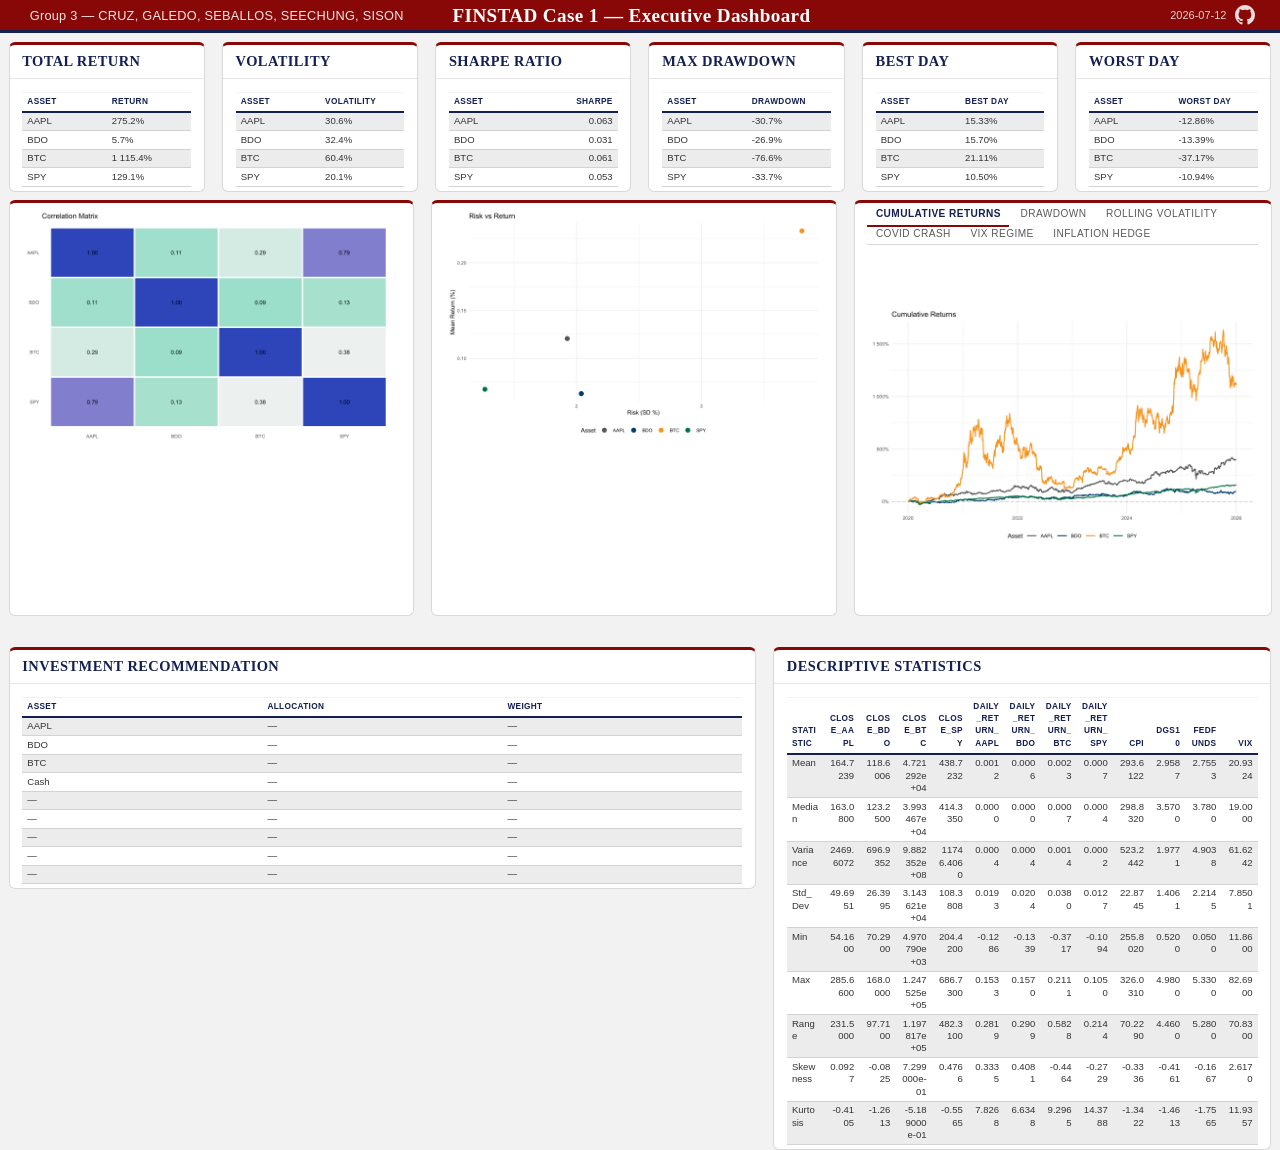
==== commit 757c8bf0: "chore: full rebuild — QMD, dashboard, LaTeX; add dashboard section with screenshot; merge Inigo's al" ====
--- a/dashboard/index.html
+++ b/dashboard/index.html
@@ -2,16 +2,13 @@
 <html xmlns="http://www.w3.org/1999/xhtml" lang="en" xml:lang="en"><head>
 
 <meta charset="utf-8">
-<meta name="generator" content="quarto-1.9.38">
+<meta name="generator" content="quarto-1.8.27">
 
 <meta name="viewport" content="width=device-width, initial-scale=1.0, user-scalable=yes">
 
 
 <title>FINSTAD Case 1 — Executive Dashboard</title>
 <style>
-/* Default styles provided by pandoc.
-** See https://pandoc.org/MANUAL.html#variables-for-html for config info.
-*/
 code{white-space: pre-wrap;}
 span.smallcaps{font-variant: small-caps;}
 div.columns{display: flex; gap: min(4vw, 1.5em);}
@@ -29,18 +26,19 @@
 <script src="edashboard_files/libs/clipboard/clipboard.min.js"></script>
 <script src="edashboard_files/libs/quarto-html/quarto.js" type="module"></script>
 <script src="edashboard_files/libs/quarto-html/tabsets/tabsets.js" type="module"></script>
+<script src="edashboard_files/libs/quarto-html/axe/axe-check.js" type="module"></script>
 <script src="edashboard_files/libs/quarto-html/popper.min.js"></script>
 <script src="edashboard_files/libs/quarto-html/tippy.umd.min.js"></script>
 <script src="edashboard_files/libs/quarto-html/anchor.min.js"></script>
 <link href="edashboard_files/libs/quarto-html/tippy.css" rel="stylesheet">
-<link href="edashboard_files/libs/quarto-html/quarto-syntax-highlighting-15634bcf2e68342d4ad2dfa704d543f6.css" rel="stylesheet" class="quarto-color-scheme" id="quarto-text-highlighting-styles">
-<link href="edashboard_files/libs/quarto-html/quarto-syntax-highlighting-dark-0a6b7249c26820e032cb0bd839ff02b1.css" rel="stylesheet" class="quarto-color-scheme quarto-color-alternate" id="quarto-text-highlighting-styles">
-<link href="edashboard_files/libs/quarto-html/quarto-syntax-highlighting-15634bcf2e68342d4ad2dfa704d543f6.css" rel="stylesheet" class="quarto-color-scheme-extra" id="quarto-text-highlighting-styles">
+<link href="edashboard_files/libs/quarto-html/quarto-syntax-highlighting-ed96de9b727972fe78a7b5d16c58bf87.css" rel="stylesheet" class="quarto-color-scheme" id="quarto-text-highlighting-styles">
+<link href="edashboard_files/libs/quarto-html/quarto-syntax-highlighting-dark-4d9afe2b8d18ee9fa5d0d57b5ed4214d.css" rel="stylesheet" class="quarto-color-scheme quarto-color-alternate" id="quarto-text-highlighting-styles">
+<link href="edashboard_files/libs/quarto-html/quarto-syntax-highlighting-ed96de9b727972fe78a7b5d16c58bf87.css" rel="stylesheet" class="quarto-color-scheme-extra" id="quarto-text-highlighting-styles">
 <script src="edashboard_files/libs/bootstrap/bootstrap.min.js"></script>
 <link href="edashboard_files/libs/bootstrap/bootstrap-icons.css" rel="stylesheet">
-<link href="edashboard_files/libs/bootstrap/bootstrap-6a298fde403041579a69b2204f21ed52.min.css" rel="stylesheet" append-hash="true" class="quarto-color-scheme" id="quarto-bootstrap" data-mode="light">
-<link href="edashboard_files/libs/bootstrap/bootstrap-dark-6a298fde403041579a69b2204f21ed52.min.css" rel="stylesheet" append-hash="true" class="quarto-color-scheme quarto-color-alternate" id="quarto-bootstrap" data-mode="light">
-<link href="edashboard_files/libs/bootstrap/bootstrap-6a298fde403041579a69b2204f21ed52.min.css" rel="stylesheet" append-hash="true" class="quarto-color-scheme-extra" id="quarto-bootstrap" data-mode="light">
+<link href="edashboard_files/libs/bootstrap/bootstrap-78b5adbbc375d7e18de0e8bd95e59b2b.min.css" rel="stylesheet" append-hash="true" class="quarto-color-scheme" id="quarto-bootstrap" data-mode="light">
+<link href="edashboard_files/libs/bootstrap/bootstrap-dark-78b5adbbc375d7e18de0e8bd95e59b2b.min.css" rel="stylesheet" append-hash="true" class="quarto-color-scheme quarto-color-alternate" id="quarto-bootstrap" data-mode="light">
+<link href="edashboard_files/libs/bootstrap/bootstrap-78b5adbbc375d7e18de0e8bd95e59b2b.min.css" rel="stylesheet" append-hash="true" class="quarto-color-scheme-extra" id="quarto-bootstrap" data-mode="light">
 <script src="edashboard_files/libs/quarto-dashboard/quarto-dashboard.js"></script>
 <script src="edashboard_files/libs/quarto-dashboard/stickythead.js"></script>
 
@@ -136,19 +134,19 @@
 <tbody>
 <tr class="odd">
 <td style="text-align: left;">AAPL</td>
-<td style="text-align: left;">22.9%</td>
+<td style="text-align: left;">30.6%</td>
 </tr>
 <tr class="even">
 <td style="text-align: left;">BDO</td>
-<td style="text-align: left;">24.5%</td>
+<td style="text-align: left;">32.4%</td>
 </tr>
 <tr class="odd">
 <td style="text-align: left;">BTC</td>
-<td style="text-align: left;">50.6%</td>
+<td style="text-align: left;">60.4%</td>
 </tr>
 <tr class="even">
 <td style="text-align: left;">SPY</td>
-<td style="text-align: left;">15.1%</td>
+<td style="text-align: left;">20.1%</td>
 </tr>
 </tbody>
 </table>
@@ -175,19 +173,19 @@
 <tbody>
 <tr class="odd">
 <td style="text-align: left;">AAPL</td>
-<td style="text-align: right;">0.039</td>
+<td style="text-align: right;">0.063</td>
 </tr>
 <tr class="even">
 <td style="text-align: left;">BDO</td>
-<td style="text-align: right;">0.052</td>
+<td style="text-align: right;">0.031</td>
 </tr>
 <tr class="odd">
 <td style="text-align: left;">BTC</td>
-<td style="text-align: right;">0.052</td>
+<td style="text-align: right;">0.061</td>
 </tr>
 <tr class="even">
 <td style="text-align: left;">SPY</td>
-<td style="text-align: right;">0.035</td>
+<td style="text-align: right;">0.053</td>
 </tr>
 </tbody>
 </table>
@@ -214,11 +212,11 @@
 <tbody>
 <tr class="odd">
 <td style="text-align: left;">AAPL</td>
-<td style="text-align: left;">-28.8%</td>
+<td style="text-align: left;">-30.7%</td>
 </tr>
 <tr class="even">
 <td style="text-align: left;">BDO</td>
-<td style="text-align: left;">-24.6%</td>
+<td style="text-align: left;">-26.9%</td>
 </tr>
 <tr class="odd">
 <td style="text-align: left;">BTC</td>
@@ -226,7 +224,7 @@
 </tr>
 <tr class="even">
 <td style="text-align: left;">SPY</td>
-<td style="text-align: left;">-21.1%</td>
+<td style="text-align: left;">-33.7%</td>
 </tr>
 </tbody>
 </table>
@@ -261,7 +259,7 @@
 </tr>
 <tr class="odd">
 <td style="text-align: left;">BTC</td>
-<td style="text-align: left;">18.75%</td>
+<td style="text-align: left;">21.11%</td>
 </tr>
 <tr class="even">
 <td style="text-align: left;">SPY</td>
@@ -292,11 +290,11 @@
 <tbody>
 <tr class="odd">
 <td style="text-align: left;">AAPL</td>
-<td style="text-align: left;">-9.88%</td>
+<td style="text-align: left;">-12.86%</td>
 </tr>
 <tr class="even">
 <td style="text-align: left;">BDO</td>
-<td style="text-align: left;">-11.76%</td>
+<td style="text-align: left;">-13.39%</td>
 </tr>
 <tr class="odd">
 <td style="text-align: left;">BTC</td>
@@ -304,7 +302,7 @@
 </tr>
 <tr class="even">
 <td style="text-align: left;">SPY</td>
-<td style="text-align: left;">-9.56%</td>
+<td style="text-align: left;">-10.94%</td>
 </tr>
 </tbody>
 </table>
@@ -470,75 +468,155 @@
 <thead>
 <tr class="header">
 <th style="text-align: left;" data-quarto-table-cell-role="th">Statistic</th>
-<th style="text-align: left;" data-quarto-table-cell-role="th">AAPL</th>
-<th style="text-align: left;" data-quarto-table-cell-role="th">BDO</th>
-<th style="text-align: left;" data-quarto-table-cell-role="th">BTC</th>
-<th style="text-align: left;" data-quarto-table-cell-role="th">SPY</th>
+<th style="text-align: right;" data-quarto-table-cell-role="th">Close_AAPL</th>
+<th style="text-align: right;" data-quarto-table-cell-role="th">Close_BDO</th>
+<th style="text-align: right;" data-quarto-table-cell-role="th">Close_BTC</th>
+<th style="text-align: right;" data-quarto-table-cell-role="th">Close_SPY</th>
+<th style="text-align: right;" data-quarto-table-cell-role="th">Daily_Return_AAPL</th>
+<th style="text-align: right;" data-quarto-table-cell-role="th">Daily_Return_BDO</th>
+<th style="text-align: right;" data-quarto-table-cell-role="th">Daily_Return_BTC</th>
+<th style="text-align: right;" data-quarto-table-cell-role="th">Daily_Return_SPY</th>
+<th style="text-align: right;" data-quarto-table-cell-role="th">CPI</th>
+<th style="text-align: right;" data-quarto-table-cell-role="th">DGS10</th>
+<th style="text-align: right;" data-quarto-table-cell-role="th">FEDFUNDS</th>
+<th style="text-align: right;" data-quarto-table-cell-role="th">VIX</th>
 </tr>
 </thead>
 <tbody>
 <tr class="odd">
 <td style="text-align: left;">Mean</td>
-<td style="text-align: left;">—</td>
-<td style="text-align: left;">—</td>
-<td style="text-align: left;">—</td>
-<td style="text-align: left;">—</td>
+<td style="text-align: right;">164.7239</td>
+<td style="text-align: right;">118.6006</td>
+<td style="text-align: right;">4.721292e+04</td>
+<td style="text-align: right;">438.7232</td>
+<td style="text-align: right;">0.0012</td>
+<td style="text-align: right;">0.0006</td>
+<td style="text-align: right;">0.0023</td>
+<td style="text-align: right;">0.0007</td>
+<td style="text-align: right;">293.6122</td>
+<td style="text-align: right;">2.9587</td>
+<td style="text-align: right;">2.7553</td>
+<td style="text-align: right;">20.9324</td>
 </tr>
 <tr class="even">
 <td style="text-align: left;">Median</td>
-<td style="text-align: left;">—</td>
-<td style="text-align: left;">—</td>
-<td style="text-align: left;">—</td>
-<td style="text-align: left;">—</td>
+<td style="text-align: right;">163.0800</td>
+<td style="text-align: right;">123.2500</td>
+<td style="text-align: right;">3.993467e+04</td>
+<td style="text-align: right;">414.3350</td>
+<td style="text-align: right;">0.0000</td>
+<td style="text-align: right;">0.0000</td>
+<td style="text-align: right;">0.0007</td>
+<td style="text-align: right;">0.0004</td>
+<td style="text-align: right;">298.8320</td>
+<td style="text-align: right;">3.5700</td>
+<td style="text-align: right;">3.7800</td>
+<td style="text-align: right;">19.0000</td>
 </tr>
 <tr class="odd">
 <td style="text-align: left;">Variance</td>
-<td style="text-align: left;">—</td>
-<td style="text-align: left;">—</td>
-<td style="text-align: left;">—</td>
-<td style="text-align: left;">—</td>
-</tr>
-<tr class="even">
-<td style="text-align: left;">Std Dev</td>
-<td style="text-align: left;">—</td>
-<td style="text-align: left;">—</td>
-<td style="text-align: left;">—</td>
-<td style="text-align: left;">—</td>
+<td style="text-align: right;">2469.6072</td>
+<td style="text-align: right;">696.9352</td>
+<td style="text-align: right;">9.882352e+08</td>
+<td style="text-align: right;">11746.4060</td>
+<td style="text-align: right;">0.0004</td>
+<td style="text-align: right;">0.0004</td>
+<td style="text-align: right;">0.0014</td>
+<td style="text-align: right;">0.0002</td>
+<td style="text-align: right;">523.2442</td>
+<td style="text-align: right;">1.9771</td>
+<td style="text-align: right;">4.9038</td>
+<td style="text-align: right;">61.6242</td>
+</tr>
+<tr class="even">
+<td style="text-align: left;">Std_Dev</td>
+<td style="text-align: right;">49.6951</td>
+<td style="text-align: right;">26.3995</td>
+<td style="text-align: right;">3.143621e+04</td>
+<td style="text-align: right;">108.3808</td>
+<td style="text-align: right;">0.0193</td>
+<td style="text-align: right;">0.0204</td>
+<td style="text-align: right;">0.0380</td>
+<td style="text-align: right;">0.0127</td>
+<td style="text-align: right;">22.8745</td>
+<td style="text-align: right;">1.4061</td>
+<td style="text-align: right;">2.2145</td>
+<td style="text-align: right;">7.8501</td>
 </tr>
 <tr class="odd">
 <td style="text-align: left;">Min</td>
-<td style="text-align: left;">—</td>
-<td style="text-align: left;">—</td>
-<td style="text-align: left;">—</td>
-<td style="text-align: left;">—</td>
+<td style="text-align: right;">54.1600</td>
+<td style="text-align: right;">70.2900</td>
+<td style="text-align: right;">4.970790e+03</td>
+<td style="text-align: right;">204.4200</td>
+<td style="text-align: right;">-0.1286</td>
+<td style="text-align: right;">-0.1339</td>
+<td style="text-align: right;">-0.3717</td>
+<td style="text-align: right;">-0.1094</td>
+<td style="text-align: right;">255.8020</td>
+<td style="text-align: right;">0.5200</td>
+<td style="text-align: right;">0.0500</td>
+<td style="text-align: right;">11.8600</td>
 </tr>
 <tr class="even">
 <td style="text-align: left;">Max</td>
-<td style="text-align: left;">—</td>
-<td style="text-align: left;">—</td>
-<td style="text-align: left;">—</td>
-<td style="text-align: left;">—</td>
+<td style="text-align: right;">285.6600</td>
+<td style="text-align: right;">168.0000</td>
+<td style="text-align: right;">1.247525e+05</td>
+<td style="text-align: right;">686.7300</td>
+<td style="text-align: right;">0.1533</td>
+<td style="text-align: right;">0.1570</td>
+<td style="text-align: right;">0.2111</td>
+<td style="text-align: right;">0.1050</td>
+<td style="text-align: right;">326.0310</td>
+<td style="text-align: right;">4.9800</td>
+<td style="text-align: right;">5.3300</td>
+<td style="text-align: right;">82.6900</td>
 </tr>
 <tr class="odd">
 <td style="text-align: left;">Range</td>
-<td style="text-align: left;">—</td>
-<td style="text-align: left;">—</td>
-<td style="text-align: left;">—</td>
-<td style="text-align: left;">—</td>
+<td style="text-align: right;">231.5000</td>
+<td style="text-align: right;">97.7100</td>
+<td style="text-align: right;">1.197817e+05</td>
+<td style="text-align: right;">482.3100</td>
+<td style="text-align: right;">0.2819</td>
+<td style="text-align: right;">0.2909</td>
+<td style="text-align: right;">0.5828</td>
+<td style="text-align: right;">0.2144</td>
+<td style="text-align: right;">70.2290</td>
+<td style="text-align: right;">4.4600</td>
+<td style="text-align: right;">5.2800</td>
+<td style="text-align: right;">70.8300</td>
 </tr>
 <tr class="even">
 <td style="text-align: left;">Skewness</td>
-<td style="text-align: left;">—</td>
-<td style="text-align: left;">—</td>
-<td style="text-align: left;">—</td>
-<td style="text-align: left;">—</td>
+<td style="text-align: right;">0.0927</td>
+<td style="text-align: right;">-0.0825</td>
+<td style="text-align: right;">7.299000e-01</td>
+<td style="text-align: right;">0.4766</td>
+<td style="text-align: right;">0.3335</td>
+<td style="text-align: right;">0.4081</td>
+<td style="text-align: right;">-0.4464</td>
+<td style="text-align: right;">-0.2729</td>
+<td style="text-align: right;">-0.3336</td>
+<td style="text-align: right;">-0.4161</td>
+<td style="text-align: right;">-0.1667</td>
+<td style="text-align: right;">2.6170</td>
 </tr>
 <tr class="odd">
 <td style="text-align: left;">Kurtosis</td>
-<td style="text-align: left;">—</td>
-<td style="text-align: left;">—</td>
-<td style="text-align: left;">—</td>
-<td style="text-align: left;">—</td>
+<td style="text-align: right;">-0.4105</td>
+<td style="text-align: right;">-1.2613</td>
+<td style="text-align: right;">-5.189000e-01</td>
+<td style="text-align: right;">-0.5565</td>
+<td style="text-align: right;">7.8268</td>
+<td style="text-align: right;">6.6348</td>
+<td style="text-align: right;">9.2965</td>
+<td style="text-align: right;">14.3788</td>
+<td style="text-align: right;">-1.3422</td>
+<td style="text-align: right;">-1.4613</td>
+<td style="text-align: right;">-1.7565</td>
+<td style="text-align: right;">11.9357</td>
 </tr>
 </tbody>
 </table>
--- a/dashboard/edashboard_files/libs/quarto-html/quarto-syntax-highlighting-ed96de9b727972fe78a7b5d16c58bf87.css
+++ b/dashboard/edashboard_files/libs/quarto-html/quarto-syntax-highlighting-ed96de9b727972fe78a7b5d16c58bf87.css
@@ -0,0 +1,236 @@
+/* quarto syntax highlight colors */
+:root {
+  --quarto-hl-ot-color: #003B4F;
+  --quarto-hl-at-color: #657422;
+  --quarto-hl-ss-color: #20794D;
+  --quarto-hl-an-color: #5E5E5E;
+  --quarto-hl-fu-color: #4758AB;
+  --quarto-hl-st-color: #20794D;
+  --quarto-hl-cf-color: #003B4F;
+  --quarto-hl-op-color: #5E5E5E;
+  --quarto-hl-er-color: #AD0000;
+  --quarto-hl-bn-color: #AD0000;
+  --quarto-hl-al-color: #AD0000;
+  --quarto-hl-va-color: #111111;
+  --quarto-hl-bu-color: inherit;
+  --quarto-hl-ex-color: inherit;
+  --quarto-hl-pp-color: #AD0000;
+  --quarto-hl-in-color: #5E5E5E;
+  --quarto-hl-vs-color: #20794D;
+  --quarto-hl-wa-color: #5E5E5E;
+  --quarto-hl-do-color: #5E5E5E;
+  --quarto-hl-im-color: #00769E;
+  --quarto-hl-ch-color: #20794D;
+  --quarto-hl-dt-color: #AD0000;
+  --quarto-hl-fl-color: #AD0000;
+  --quarto-hl-co-color: #5E5E5E;
+  --quarto-hl-cv-color: #5E5E5E;
+  --quarto-hl-cn-color: #8f5902;
+  --quarto-hl-sc-color: #5E5E5E;
+  --quarto-hl-dv-color: #AD0000;
+  --quarto-hl-kw-color: #003B4F;
+}
+
+/* other quarto variables */
+:root {
+  --quarto-font-monospace: SFMono-Regular, Menlo, Monaco, Consolas, "Liberation Mono", "Courier New", monospace;
+}
+
+/* syntax highlight based on Pandoc's rules */
+pre > code.sourceCode > span {
+  color: #003B4F;
+}
+
+code.sourceCode > span {
+  color: #003B4F;
+}
+
+div.sourceCode,
+div.sourceCode pre.sourceCode {
+  color: #003B4F;
+}
+
+/* Normal */
+code span {
+  color: #003B4F;
+}
+
+/* Alert */
+code span.al {
+  color: #AD0000;
+  font-style: inherit;
+}
+
+/* Annotation */
+code span.an {
+  color: #5E5E5E;
+  font-style: inherit;
+}
+
+/* Attribute */
+code span.at {
+  color: #657422;
+  font-style: inherit;
+}
+
+/* BaseN */
+code span.bn {
+  color: #AD0000;
+  font-style: inherit;
+}
+
+/* BuiltIn */
+code span.bu {
+  font-style: inherit;
+}
+
+/* ControlFlow */
+code span.cf {
+  color: #003B4F;
+  font-weight: bold;
+  font-style: inherit;
+}
+
+/* Char */
+code span.ch {
+  color: #20794D;
+  font-style: inherit;
+}
+
+/* Constant */
+code span.cn {
+  color: #8f5902;
+  font-style: inherit;
+}
+
+/* Comment */
+code span.co {
+  color: #5E5E5E;
+  font-style: inherit;
+}
+
+/* CommentVar */
+code span.cv {
+  color: #5E5E5E;
+  font-style: italic;
+}
+
+/* Documentation */
+code span.do {
+  color: #5E5E5E;
+  font-style: italic;
+}
+
+/* DataType */
+code span.dt {
+  color: #AD0000;
+  font-style: inherit;
+}
+
+/* DecVal */
+code span.dv {
+  color: #AD0000;
+  font-style: inherit;
+}
+
+/* Error */
+code span.er {
+  color: #AD0000;
+  font-style: inherit;
+}
+
+/* Extension */
+code span.ex {
+  font-style: inherit;
+}
+
+/* Float */
+code span.fl {
+  color: #AD0000;
+  font-style: inherit;
+}
+
+/* Function */
+code span.fu {
+  color: #4758AB;
+  font-style: inherit;
+}
+
+/* Import */
+code span.im {
+  color: #00769E;
+  font-style: inherit;
+}
+
+/* Information */
+code span.in {
+  color: #5E5E5E;
+  font-style: inherit;
+}
+
+/* Keyword */
+code span.kw {
+  color: #003B4F;
+  font-weight: bold;
+  font-style: inherit;
+}
+
+/* Operator */
+code span.op {
+  color: #5E5E5E;
+  font-style: inherit;
+}
+
+/* Other */
+code span.ot {
+  color: #003B4F;
+  font-style: inherit;
+}
+
+/* Preprocessor */
+code span.pp {
+  color: #AD0000;
+  font-style: inherit;
+}
+
+/* SpecialChar */
+code span.sc {
+  color: #5E5E5E;
+  font-style: inherit;
+}
+
+/* SpecialString */
+code span.ss {
+  color: #20794D;
+  font-style: inherit;
+}
+
+/* String */
+code span.st {
+  color: #20794D;
+  font-style: inherit;
+}
+
+/* Variable */
+code span.va {
+  color: #111111;
+  font-style: inherit;
+}
+
+/* VerbatimString */
+code span.vs {
+  color: #20794D;
+  font-style: inherit;
+}
+
+/* Warning */
+code span.wa {
+  color: #5E5E5E;
+  font-style: italic;
+}
+
+.prevent-inlining {
+  content: "</";
+}
+
+/*# sourceMappingURL=0920dd6d7437995b8cdf7429764427b1.css.map */
--- a/dashboard/edashboard_files/libs/quarto-html/quarto-syntax-highlighting-dark-4d9afe2b8d18ee9fa5d0d57b5ed4214d.css
+++ b/dashboard/edashboard_files/libs/quarto-html/quarto-syntax-highlighting-dark-4d9afe2b8d18ee9fa5d0d57b5ed4214d.css
@@ -0,0 +1,219 @@
+/* quarto syntax highlight colors */
+:root {
+  --quarto-hl-al-color: #f07178;
+  --quarto-hl-an-color: #d4d0ab;
+  --quarto-hl-at-color: #00e0e0;
+  --quarto-hl-bn-color: #d4d0ab;
+  --quarto-hl-bu-color: #abe338;
+  --quarto-hl-ch-color: #abe338;
+  --quarto-hl-co-color: #f8f8f2;
+  --quarto-hl-cv-color: #ffd700;
+  --quarto-hl-cn-color: #ffd700;
+  --quarto-hl-cf-color: #ffa07a;
+  --quarto-hl-dt-color: #ffa07a;
+  --quarto-hl-dv-color: #d4d0ab;
+  --quarto-hl-do-color: #f8f8f2;
+  --quarto-hl-er-color: #f07178;
+  --quarto-hl-ex-color: #00e0e0;
+  --quarto-hl-fl-color: #d4d0ab;
+  --quarto-hl-fu-color: #ffa07a;
+  --quarto-hl-im-color: #abe338;
+  --quarto-hl-in-color: #d4d0ab;
+  --quarto-hl-kw-color: #ffa07a;
+  --quarto-hl-op-color: #ffa07a;
+  --quarto-hl-ot-color: #00e0e0;
+  --quarto-hl-pp-color: #dcc6e0;
+  --quarto-hl-re-color: #00e0e0;
+  --quarto-hl-sc-color: #abe338;
+  --quarto-hl-ss-color: #abe338;
+  --quarto-hl-st-color: #abe338;
+  --quarto-hl-va-color: #00e0e0;
+  --quarto-hl-vs-color: #abe338;
+  --quarto-hl-wa-color: #dcc6e0;
+}
+
+/* other quarto variables */
+:root {
+  --quarto-font-monospace: SFMono-Regular, Menlo, Monaco, Consolas, "Liberation Mono", "Courier New", monospace;
+}
+
+/* syntax highlight based on Pandoc's rules */
+pre > code.sourceCode > span {
+  color: #f8f8f2;
+}
+
+code.sourceCode > span {
+  color: #f8f8f2;
+}
+
+div.sourceCode,
+div.sourceCode pre.sourceCode {
+  color: #f8f8f2;
+}
+
+/* Normal */
+code span {
+  color: #f8f8f2;
+}
+
+/* Alert */
+code span.al {
+  color: #f07178;
+}
+
+/* Annotation */
+code span.an {
+  color: #d4d0ab;
+}
+
+/* Attribute */
+code span.at {
+  color: #00e0e0;
+}
+
+/* BaseN */
+code span.bn {
+  color: #d4d0ab;
+}
+
+/* BuiltIn */
+code span.bu {
+  color: #abe338;
+}
+
+/* ControlFlow */
+code span.cf {
+  font-weight: bold;
+  color: #ffa07a;
+}
+
+/* Char */
+code span.ch {
+  color: #abe338;
+}
+
+/* Constant */
+code span.cn {
+  color: #ffd700;
+}
+
+/* Comment */
+code span.co {
+  font-style: italic;
+  color: #f8f8f2;
+}
+
+/* CommentVar */
+code span.cv {
+  color: #ffd700;
+}
+
+/* Documentation */
+code span.do {
+  color: #f8f8f2;
+}
+
+/* DataType */
+code span.dt {
+  color: #ffa07a;
+}
+
+/* DecVal */
+code span.dv {
+  color: #d4d0ab;
+}
+
+/* Error */
+code span.er {
+  color: #f07178;
+  text-decoration: underline;
+}
+
+/* Extension */
+code span.ex {
+  font-weight: bold;
+  color: #00e0e0;
+}
+
+/* Float */
+code span.fl {
+  color: #d4d0ab;
+}
+
+/* Function */
+code span.fu {
+  color: #ffa07a;
+}
+
+/* Import */
+code span.im {
+  color: #abe338;
+}
+
+/* Information */
+code span.in {
+  color: #d4d0ab;
+}
+
+/* Keyword */
+code span.kw {
+  font-weight: bold;
+  color: #ffa07a;
+}
+
+/* Operator */
+code span.op {
+  color: #ffa07a;
+}
+
+/* Other */
+code span.ot {
+  color: #00e0e0;
+}
+
+/* Preprocessor */
+code span.pp {
+  color: #dcc6e0;
+}
+
+/* RegionMarker */
+code span.re {
+  background-color: #f8f8f2;
+  color: #00e0e0;
+}
+
+/* SpecialChar */
+code span.sc {
+  color: #abe338;
+}
+
+/* SpecialString */
+code span.ss {
+  color: #abe338;
+}
+
+/* String */
+code span.st {
+  color: #abe338;
+}
+
+/* Variable */
+code span.va {
+  color: #00e0e0;
+}
+
+/* VerbatimString */
+code span.vs {
+  color: #abe338;
+}
+
+/* Warning */
+code span.wa {
+  color: #dcc6e0;
+}
+
+.prevent-inlining {
+  content: "</";
+}
+
+/*# sourceMappingURL=86edf53ecdff796acf02dbceed379426.css.map */
--- a/dashboard/edashboard_files/libs/quarto-html/quarto-syntax-highlighting-ed96de9b727972fe78a7b5d16c58bf87.css
+++ b/dashboard/edashboard_files/libs/quarto-html/quarto-syntax-highlighting-ed96de9b727972fe78a7b5d16c58bf87.css
@@ -0,0 +1,236 @@
+/* quarto syntax highlight colors */
+:root {
+  --quarto-hl-ot-color: #003B4F;
+  --quarto-hl-at-color: #657422;
+  --quarto-hl-ss-color: #20794D;
+  --quarto-hl-an-color: #5E5E5E;
+  --quarto-hl-fu-color: #4758AB;
+  --quarto-hl-st-color: #20794D;
+  --quarto-hl-cf-color: #003B4F;
+  --quarto-hl-op-color: #5E5E5E;
+  --quarto-hl-er-color: #AD0000;
+  --quarto-hl-bn-color: #AD0000;
+  --quarto-hl-al-color: #AD0000;
+  --quarto-hl-va-color: #111111;
+  --quarto-hl-bu-color: inherit;
+  --quarto-hl-ex-color: inherit;
+  --quarto-hl-pp-color: #AD0000;
+  --quarto-hl-in-color: #5E5E5E;
+  --quarto-hl-vs-color: #20794D;
+  --quarto-hl-wa-color: #5E5E5E;
+  --quarto-hl-do-color: #5E5E5E;
+  --quarto-hl-im-color: #00769E;
+  --quarto-hl-ch-color: #20794D;
+  --quarto-hl-dt-color: #AD0000;
+  --quarto-hl-fl-color: #AD0000;
+  --quarto-hl-co-color: #5E5E5E;
+  --quarto-hl-cv-color: #5E5E5E;
+  --quarto-hl-cn-color: #8f5902;
+  --quarto-hl-sc-color: #5E5E5E;
+  --quarto-hl-dv-color: #AD0000;
+  --quarto-hl-kw-color: #003B4F;
+}
+
+/* other quarto variables */
+:root {
+  --quarto-font-monospace: SFMono-Regular, Menlo, Monaco, Consolas, "Liberation Mono", "Courier New", monospace;
+}
+
+/* syntax highlight based on Pandoc's rules */
+pre > code.sourceCode > span {
+  color: #003B4F;
+}
+
+code.sourceCode > span {
+  color: #003B4F;
+}
+
+div.sourceCode,
+div.sourceCode pre.sourceCode {
+  color: #003B4F;
+}
+
+/* Normal */
+code span {
+  color: #003B4F;
+}
+
+/* Alert */
+code span.al {
+  color: #AD0000;
+  font-style: inherit;
+}
+
+/* Annotation */
+code span.an {
+  color: #5E5E5E;
+  font-style: inherit;
+}
+
+/* Attribute */
+code span.at {
+  color: #657422;
+  font-style: inherit;
+}
+
+/* BaseN */
+code span.bn {
+  color: #AD0000;
+  font-style: inherit;
+}
+
+/* BuiltIn */
+code span.bu {
+  font-style: inherit;
+}
+
+/* ControlFlow */
+code span.cf {
+  color: #003B4F;
+  font-weight: bold;
+  font-style: inherit;
+}
+
+/* Char */
+code span.ch {
+  color: #20794D;
+  font-style: inherit;
+}
+
+/* Constant */
+code span.cn {
+  color: #8f5902;
+  font-style: inherit;
+}
+
+/* Comment */
+code span.co {
+  color: #5E5E5E;
+  font-style: inherit;
+}
+
+/* CommentVar */
+code span.cv {
+  color: #5E5E5E;
+  font-style: italic;
+}
+
+/* Documentation */
+code span.do {
+  color: #5E5E5E;
+  font-style: italic;
+}
+
+/* DataType */
+code span.dt {
+  color: #AD0000;
+  font-style: inherit;
+}
+
+/* DecVal */
+code span.dv {
+  color: #AD0000;
+  font-style: inherit;
+}
+
+/* Error */
+code span.er {
+  color: #AD0000;
+  font-style: inherit;
+}
+
+/* Extension */
+code span.ex {
+  font-style: inherit;
+}
+
+/* Float */
+code span.fl {
+  color: #AD0000;
+  font-style: inherit;
+}
+
+/* Function */
+code span.fu {
+  color: #4758AB;
+  font-style: inherit;
+}
+
+/* Import */
+code span.im {
+  color: #00769E;
+  font-style: inherit;
+}
+
+/* Information */
+code span.in {
+  color: #5E5E5E;
+  font-style: inherit;
+}
+
+/* Keyword */
+code span.kw {
+  color: #003B4F;
+  font-weight: bold;
+  font-style: inherit;
+}
+
+/* Operator */
+code span.op {
+  color: #5E5E5E;
+  font-style: inherit;
+}
+
+/* Other */
+code span.ot {
+  color: #003B4F;
+  font-style: inherit;
+}
+
+/* Preprocessor */
+code span.pp {
+  color: #AD0000;
+  font-style: inherit;
+}
+
+/* SpecialChar */
+code span.sc {
+  color: #5E5E5E;
+  font-style: inherit;
+}
+
+/* SpecialString */
+code span.ss {
+  color: #20794D;
+  font-style: inherit;
+}
+
+/* String */
+code span.st {
+  color: #20794D;
+  font-style: inherit;
+}
+
+/* Variable */
+code span.va {
+  color: #111111;
+  font-style: inherit;
+}
+
+/* VerbatimString */
+code span.vs {
+  color: #20794D;
+  font-style: inherit;
+}
+
+/* Warning */
+code span.wa {
+  color: #5E5E5E;
+  font-style: italic;
+}
+
+.prevent-inlining {
+  content: "</";
+}
+
+/*# sourceMappingURL=0920dd6d7437995b8cdf7429764427b1.css.map */
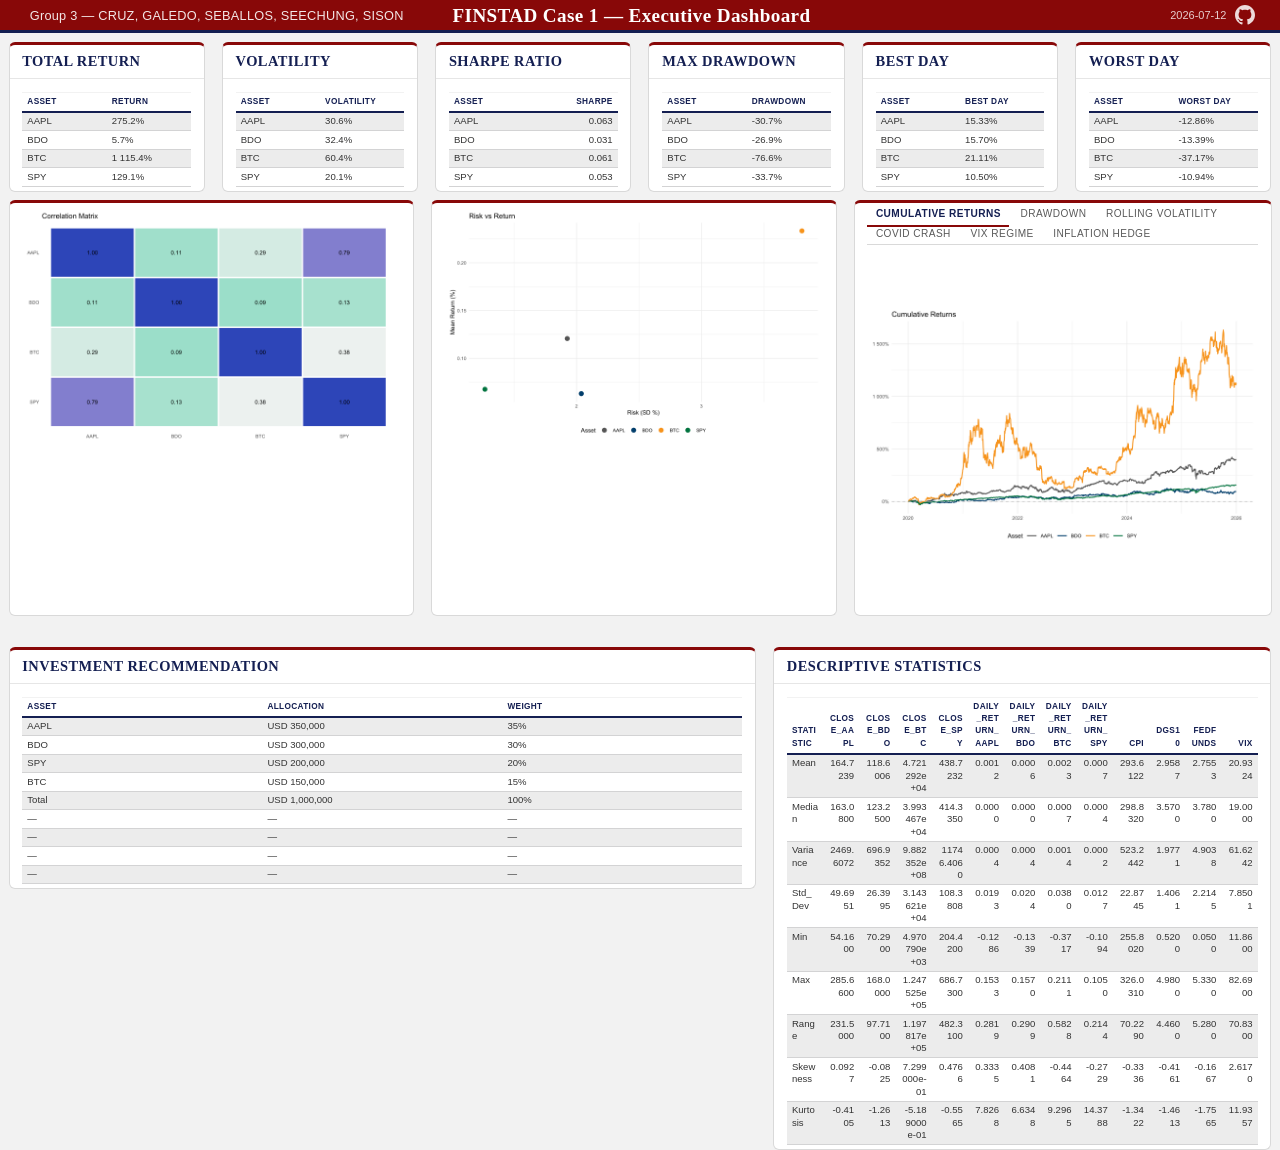
==== commit beccc844: "fix: fill in investment recommendation table in dashboard with Inigo's allocation values" ====
--- a/dashboard/index.html
+++ b/dashboard/index.html
@@ -404,28 +404,28 @@
 <tbody>
 <tr class="odd">
 <td style="text-align: left;">AAPL</td>
-<td style="text-align: left;">—</td>
-<td style="text-align: left;">—</td>
+<td style="text-align: left;">USD 350,000</td>
+<td style="text-align: left;">35%</td>
 </tr>
 <tr class="even">
 <td style="text-align: left;">BDO</td>
-<td style="text-align: left;">—</td>
-<td style="text-align: left;">—</td>
-</tr>
-<tr class="odd">
+<td style="text-align: left;">USD 300,000</td>
+<td style="text-align: left;">30%</td>
+</tr>
+<tr class="odd">
+<td style="text-align: left;">SPY</td>
+<td style="text-align: left;">USD 200,000</td>
+<td style="text-align: left;">20%</td>
+</tr>
+<tr class="even">
 <td style="text-align: left;">BTC</td>
-<td style="text-align: left;">—</td>
-<td style="text-align: left;">—</td>
-</tr>
-<tr class="even">
-<td style="text-align: left;">Cash</td>
-<td style="text-align: left;">—</td>
-<td style="text-align: left;">—</td>
-</tr>
-<tr class="odd">
-<td style="text-align: left;">—</td>
-<td style="text-align: left;">—</td>
-<td style="text-align: left;">—</td>
+<td style="text-align: left;">USD 150,000</td>
+<td style="text-align: left;">15%</td>
+</tr>
+<tr class="odd">
+<td style="text-align: left;">Total</td>
+<td style="text-align: left;">USD 1,000,000</td>
+<td style="text-align: left;">100%</td>
 </tr>
 <tr class="even">
 <td style="text-align: left;">—</td>
